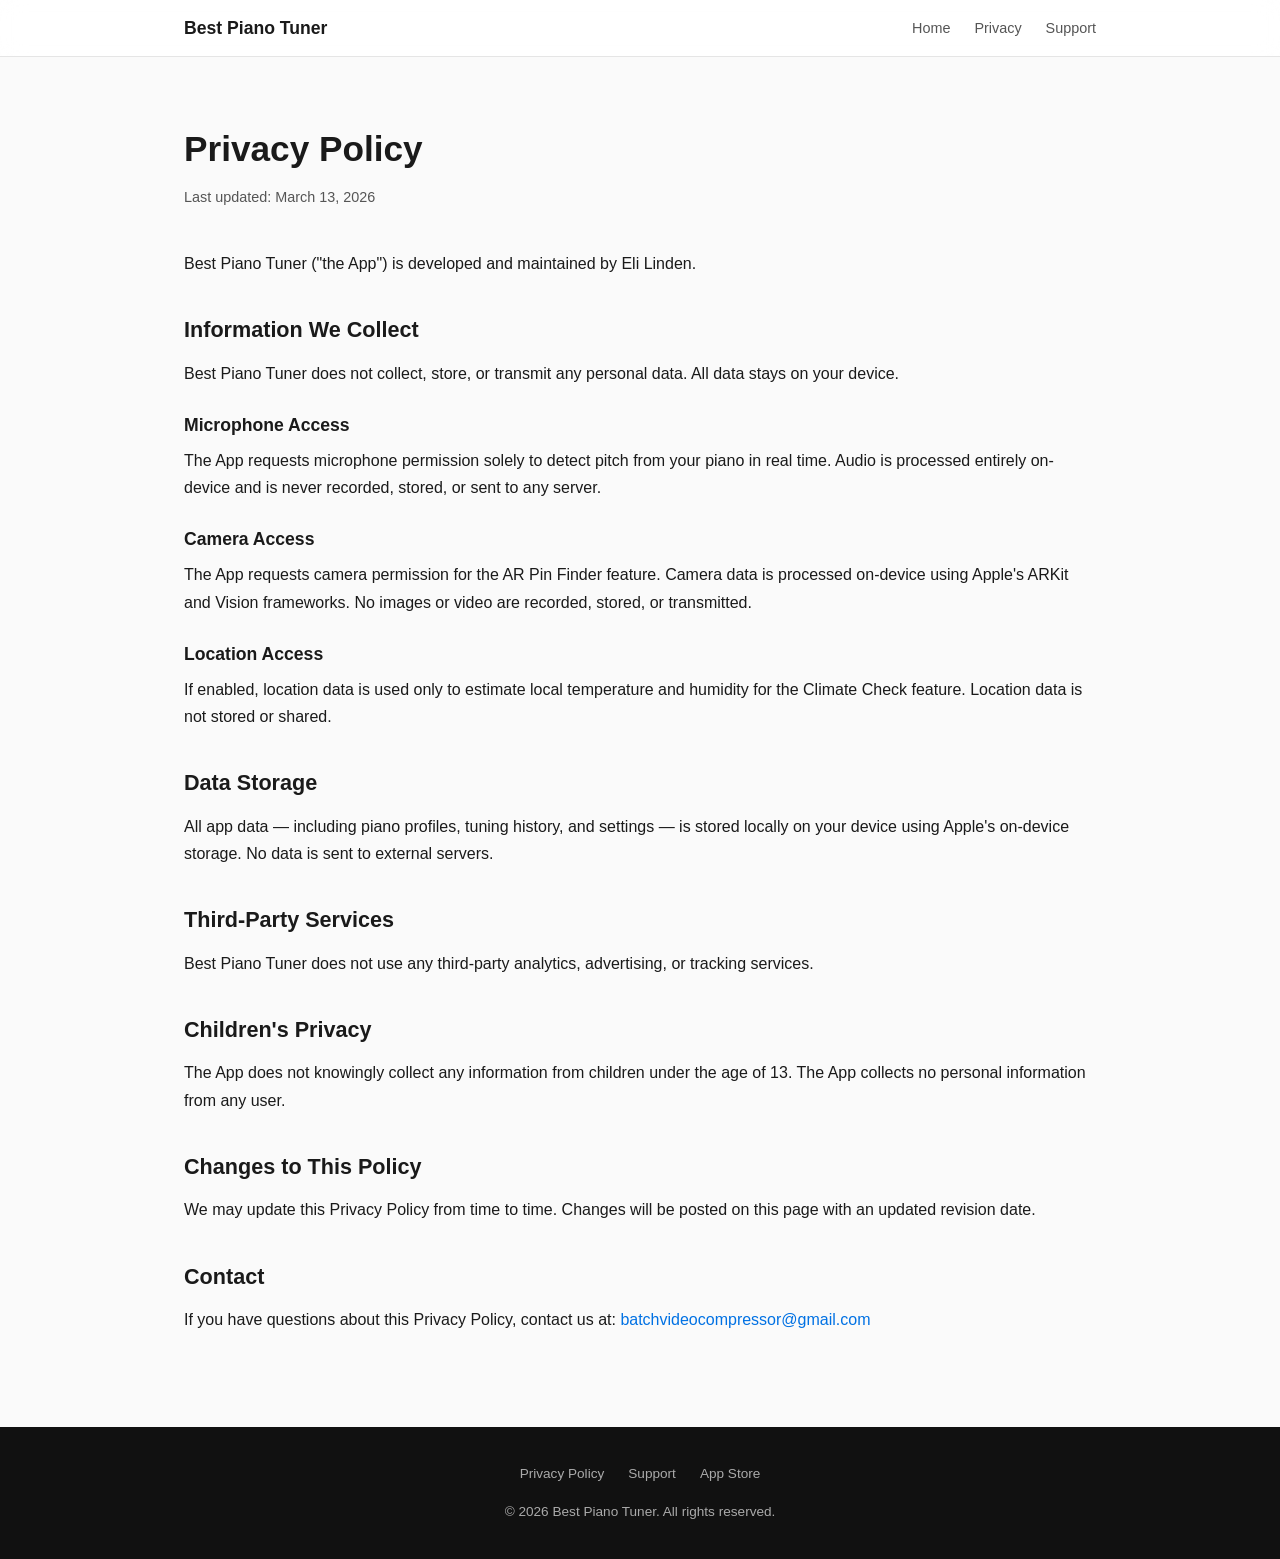
==== privacy.html @ fad6e64d "Add Best Piano Tuner website with landing, privacy, and support pages Three-page static site for the" ====
<!DOCTYPE html>
<html lang="en">
<head>
  <meta charset="UTF-8">
  <meta name="viewport" content="width=device-width, initial-scale=1.0">
  <title>Privacy Policy — Best Piano Tuner</title>
  <meta name="description" content="Privacy Policy for Best Piano Tuner, a piano tuning app for iPhone and iPad.">
  <link rel="stylesheet" href="style.css">
</head>
<body>

  <nav class="site-nav">
    <div class="container">
      <a href="index.html" class="logo">Best Piano Tuner</a>
      <ul class="nav-links">
        <li><a href="index.html">Home</a></li>
        <li><a href="privacy.html">Privacy</a></li>
        <li><a href="support.html">Support</a></li>
      </ul>
    </div>
  </nav>

  <main class="page-content">
    <div class="container">
      <h1>Privacy Policy</h1>
      <p class="last-updated">Last updated: March 13, 2026</p>

      <p>Best Piano Tuner ("the App") is developed and maintained by Eli Linden.</p>

      <h2>Information We Collect</h2>
      <p>Best Piano Tuner does not collect, store, or transmit any personal data. All data stays on your device.</p>

      <h3>Microphone Access</h3>
      <p>The App requests microphone permission solely to detect pitch from your piano in real time. Audio is processed entirely on-device and is never recorded, stored, or sent to any server.</p>

      <h3>Camera Access</h3>
      <p>The App requests camera permission for the AR Pin Finder feature. Camera data is processed on-device using Apple's ARKit and Vision frameworks. No images or video are recorded, stored, or transmitted.</p>

      <h3>Location Access</h3>
      <p>If enabled, location data is used only to estimate local temperature and humidity for the Climate Check feature. Location data is not stored or shared.</p>

      <h2>Data Storage</h2>
      <p>All app data — including piano profiles, tuning history, and settings — is stored locally on your device using Apple's on-device storage. No data is sent to external servers.</p>

      <h2>Third-Party Services</h2>
      <p>Best Piano Tuner does not use any third-party analytics, advertising, or tracking services.</p>

      <h2>Children's Privacy</h2>
      <p>The App does not knowingly collect any information from children under the age of 13. The App collects no personal information from any user.</p>

      <h2>Changes to This Policy</h2>
      <p>We may update this Privacy Policy from time to time. Changes will be posted on this page with an updated revision date.</p>

      <h2>Contact</h2>
      <p>If you have questions about this Privacy Policy, contact us at: <a href="mailto:batchvideocompressor@gmail.com">batchvideocompressor@gmail.com</a></p>
    </div>
  </main>

  <footer class="site-footer">
    <ul class="footer-links">
      <li><a href="privacy.html">Privacy Policy</a></li>
      <li><a href="support.html">Support</a></li>
      <li><a href="https://apps.apple.com/app/best-piano-tuner">App Store</a></li>
    </ul>
    <p>&copy; 2026 Best Piano Tuner. All rights reserved.</p>
  </footer>

</body>
</html>
---- style.css ----
*, *::before, *::after {
  margin: 0;
  padding: 0;
  box-sizing: border-box;
}

:root {
  --color-bg: #fafafa;
  --color-text: #1a1a1a;
  --color-muted: #555;
  --color-accent: #0071e3;
  --color-accent-hover: #005bb5;
  --color-card-bg: #fff;
  --color-border: #e5e5e5;
  --color-footer-bg: #111;
  --color-footer-text: #aaa;
  --max-width: 960px;
  --radius: 12px;
}

html {
  font-size: 16px;
  scroll-behavior: smooth;
}

body {
  font-family: -apple-system, BlinkMacSystemFont, "Segoe UI", Roboto, Helvetica, Arial, sans-serif;
  color: var(--color-text);
  background: var(--color-bg);
  line-height: 1.6;
  -webkit-font-smoothing: antialiased;
}

a {
  color: var(--color-accent);
  text-decoration: none;
}

a:hover {
  text-decoration: underline;
}

/* ── Navigation ── */
.site-nav {
  background: rgba(255, 255, 255, 0.85);
  backdrop-filter: blur(12px);
  -webkit-backdrop-filter: blur(12px);
  border-bottom: 1px solid var(--color-border);
  position: sticky;
  top: 0;
  z-index: 100;
}

.site-nav .container {
  display: flex;
  align-items: center;
  justify-content: space-between;
  height: 56px;
}

.site-nav .logo {
  font-weight: 700;
  font-size: 1.1rem;
  color: var(--color-text);
}

.site-nav .logo:hover {
  text-decoration: none;
}

.nav-links {
  display: flex;
  gap: 24px;
  list-style: none;
}

.nav-links a {
  color: var(--color-muted);
  font-size: 0.9rem;
  font-weight: 500;
  transition: color 0.2s;
}

.nav-links a:hover {
  color: var(--color-text);
  text-decoration: none;
}

/* ── Container ── */
.container {
  max-width: var(--max-width);
  margin: 0 auto;
  padding: 0 24px;
}

/* ── Hero ── */
.hero {
  text-align: center;
  padding: 80px 24px 64px;
}

.hero h1 {
  font-size: 3rem;
  font-weight: 800;
  letter-spacing: -0.02em;
  line-height: 1.15;
  margin-bottom: 12px;
}

.hero .tagline {
  font-size: 1.35rem;
  font-weight: 600;
  color: var(--color-muted);
  margin-bottom: 8px;
}

.hero .subtitle {
  font-size: 1.05rem;
  color: var(--color-muted);
  max-width: 560px;
  margin: 0 auto 32px;
  line-height: 1.5;
}

.app-store-badge {
  display: inline-block;
  transition: opacity 0.2s;
}

.app-store-badge:hover {
  opacity: 0.8;
}

.app-store-badge img {
  height: 54px;
}

/* ── Features ── */
.features {
  padding: 64px 0 80px;
}

.features h2 {
  text-align: center;
  font-size: 2rem;
  font-weight: 700;
  margin-bottom: 48px;
}

.features-grid {
  display: grid;
  grid-template-columns: repeat(auto-fill, minmax(260px, 1fr));
  gap: 24px;
}

.feature-card {
  background: var(--color-card-bg);
  border: 1px solid var(--color-border);
  border-radius: var(--radius);
  padding: 28px 24px;
  transition: box-shadow 0.2s, transform 0.2s;
}

.feature-card:hover {
  box-shadow: 0 4px 20px rgba(0, 0, 0, 0.06);
  transform: translateY(-2px);
}

.feature-icon {
  font-size: 1.75rem;
  margin-bottom: 12px;
  display: block;
}

.feature-card h3 {
  font-size: 1.05rem;
  font-weight: 700;
  margin-bottom: 6px;
}

.feature-card p {
  font-size: 0.92rem;
  color: var(--color-muted);
  line-height: 1.5;
}

/* ── Compatibility ── */
.compatibility {
  text-align: center;
  padding: 48px 0 64px;
  border-top: 1px solid var(--color-border);
}

.compatibility h2 {
  font-size: 1.5rem;
  font-weight: 700;
  margin-bottom: 16px;
}

.compatibility p {
  font-size: 0.95rem;
  color: var(--color-muted);
  max-width: 480px;
  margin: 0 auto 8px;
}

/* ── Content pages (privacy, support) ── */
.page-content {
  padding: 64px 0 80px;
}

.page-content h1 {
  font-size: 2.2rem;
  font-weight: 800;
  margin-bottom: 8px;
}

.page-content .last-updated {
  font-size: 0.9rem;
  color: var(--color-muted);
  margin-bottom: 40px;
}

.page-content h2 {
  font-size: 1.35rem;
  font-weight: 700;
  margin: 36px 0 12px;
}

.page-content h3 {
  font-size: 1.1rem;
  font-weight: 600;
  margin: 24px 0 8px;
}

.page-content p {
  margin-bottom: 14px;
  color: var(--color-text);
  line-height: 1.7;
}

.page-content ul {
  margin: 0 0 14px 24px;
}

.page-content li {
  margin-bottom: 6px;
  line-height: 1.6;
}

/* ── FAQ ── */
.faq-item {
  border-bottom: 1px solid var(--color-border);
  padding: 20px 0;
}

.faq-item:first-of-type {
  border-top: 1px solid var(--color-border);
}

.faq-item dt {
  font-weight: 700;
  font-size: 1rem;
  margin-bottom: 8px;
}

.faq-item dd {
  color: var(--color-muted);
  font-size: 0.95rem;
  line-height: 1.6;
}

/* ── Footer ── */
.site-footer {
  background: var(--color-footer-bg);
  color: var(--color-footer-text);
  text-align: center;
  padding: 36px 24px;
  font-size: 0.85rem;
}

.footer-links {
  display: flex;
  justify-content: center;
  gap: 24px;
  list-style: none;
  margin-bottom: 16px;
}

.footer-links a {
  color: var(--color-footer-text);
  transition: color 0.2s;
}

.footer-links a:hover {
  color: #fff;
  text-decoration: none;
}

/* ── Responsive ── */
@media (max-width: 600px) {
  .hero h1 {
    font-size: 2rem;
  }

  .hero .tagline {
    font-size: 1.1rem;
  }

  .hero .subtitle {
    font-size: 0.95rem;
  }

  .features-grid {
    grid-template-columns: 1fr;
  }

  .nav-links {
    gap: 16px;
  }

  .nav-links a {
    font-size: 0.82rem;
  }
}
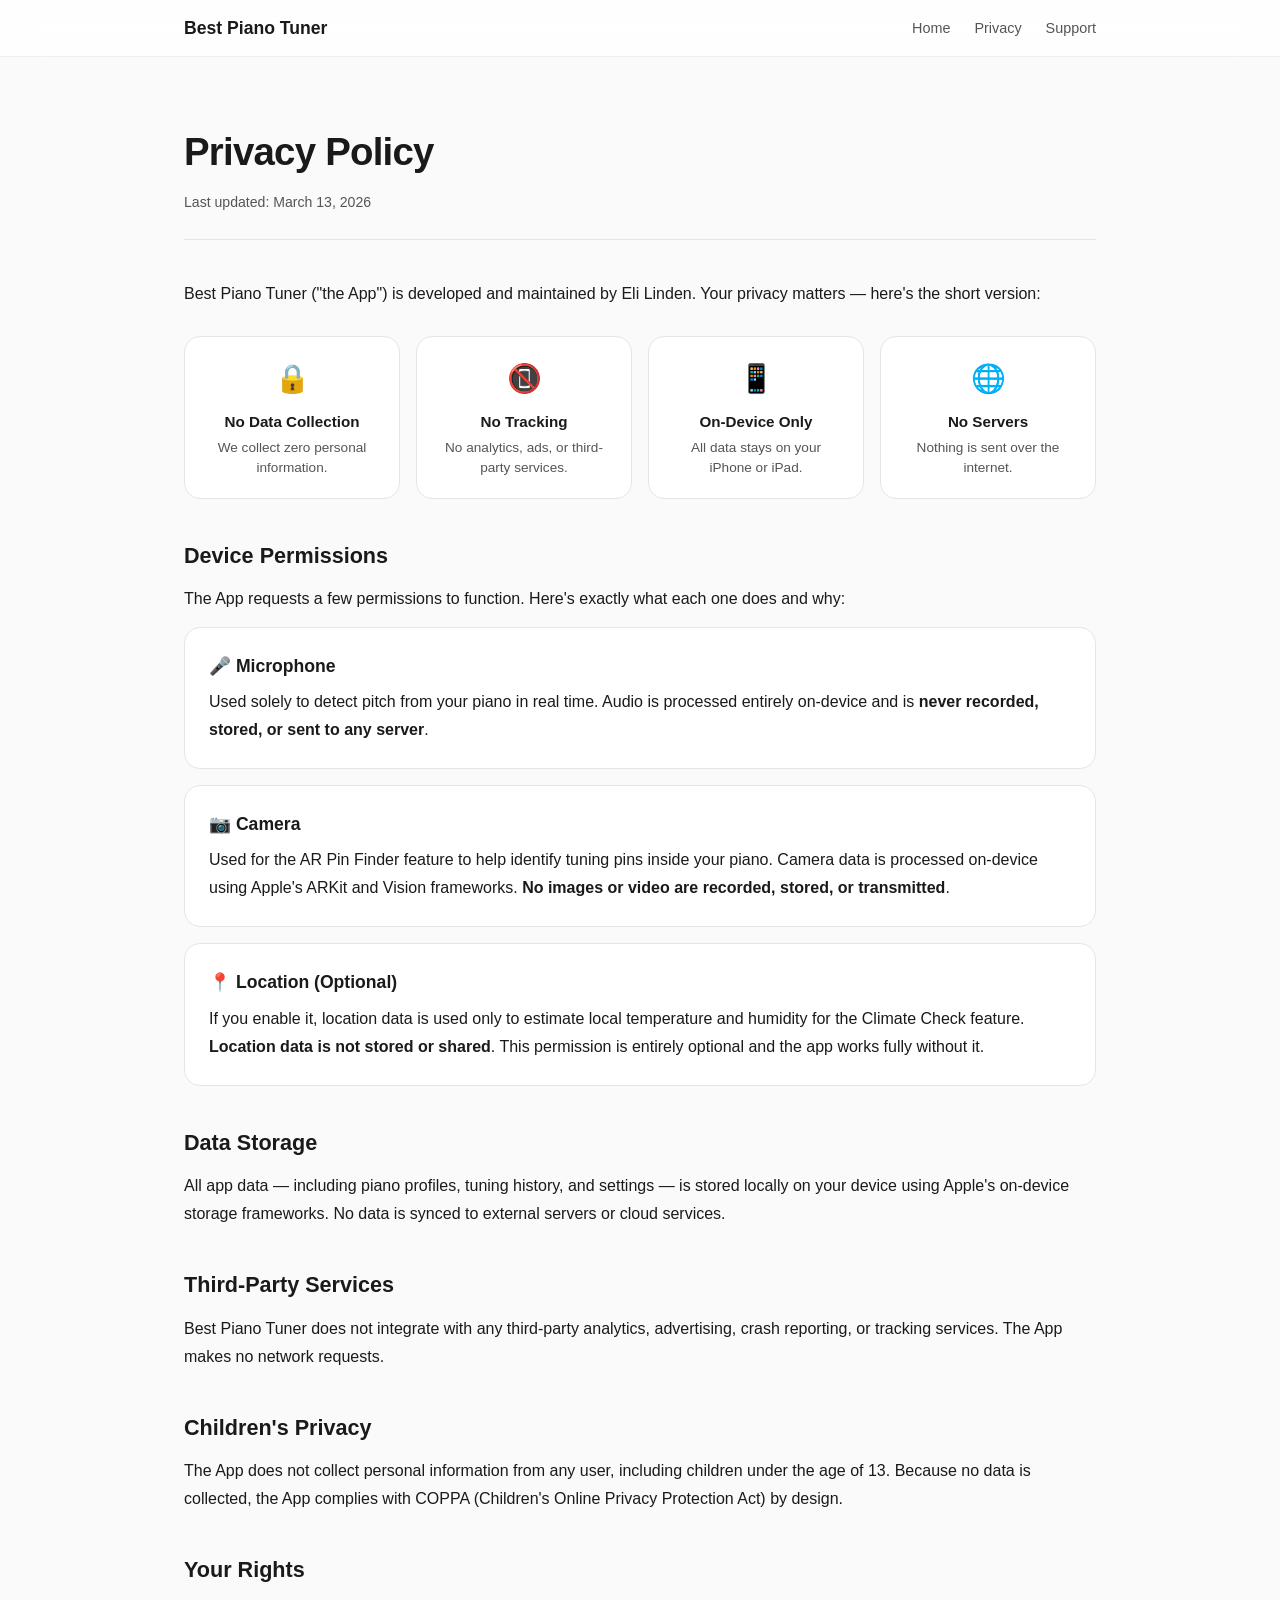
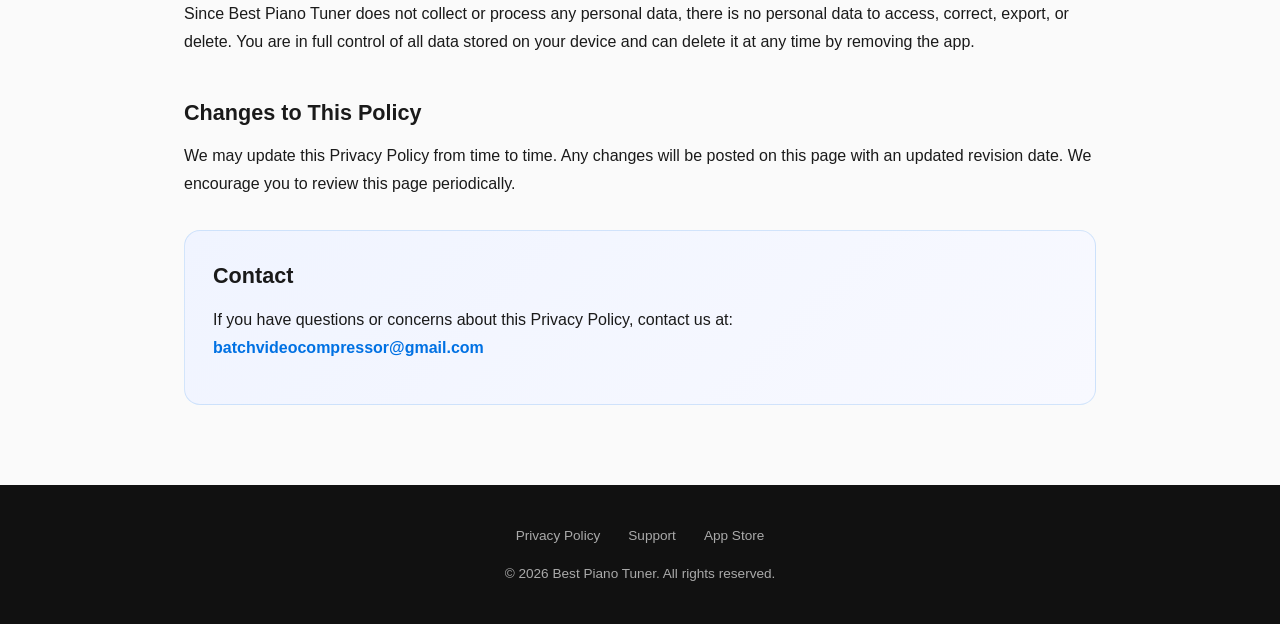
==== commit b91553ce: "Polish website with animations, better privacy page, and visual upgrades Landing page: - Gradient he" ====
--- a/privacy.html
+++ b/privacy.html
@@ -4,7 +4,7 @@
   <meta charset="UTF-8">
   <meta name="viewport" content="width=device-width, initial-scale=1.0">
   <title>Privacy Policy — Best Piano Tuner</title>
-  <meta name="description" content="Privacy Policy for Best Piano Tuner, a piano tuning app for iPhone and iPad.">
+  <meta name="description" content="Privacy Policy for Best Piano Tuner, a piano tuning app for iPhone and iPad. No data collection, no tracking, everything stays on your device.">
   <link rel="stylesheet" href="style.css">
 </head>
 <body>
@@ -25,34 +25,69 @@
       <h1>Privacy Policy</h1>
       <p class="last-updated">Last updated: March 13, 2026</p>
 
-      <p>Best Piano Tuner ("the App") is developed and maintained by Eli Linden.</p>
+      <p>Best Piano Tuner ("the App") is developed and maintained by Eli Linden. Your privacy matters — here's the short version:</p>
 
-      <h2>Information We Collect</h2>
-      <p>Best Piano Tuner does not collect, store, or transmit any personal data. All data stays on your device.</p>
+      <div class="privacy-summary">
+        <div class="privacy-card">
+          <span class="privacy-icon" aria-hidden="true">🔒</span>
+          <h3>No Data Collection</h3>
+          <p>We collect zero personal information.</p>
+        </div>
+        <div class="privacy-card">
+          <span class="privacy-icon" aria-hidden="true">📵</span>
+          <h3>No Tracking</h3>
+          <p>No analytics, ads, or third-party services.</p>
+        </div>
+        <div class="privacy-card">
+          <span class="privacy-icon" aria-hidden="true">📱</span>
+          <h3>On-Device Only</h3>
+          <p>All data stays on your iPhone or iPad.</p>
+        </div>
+        <div class="privacy-card">
+          <span class="privacy-icon" aria-hidden="true">🌐</span>
+          <h3>No Servers</h3>
+          <p>Nothing is sent over the internet.</p>
+        </div>
+      </div>
 
-      <h3>Microphone Access</h3>
-      <p>The App requests microphone permission solely to detect pitch from your piano in real time. Audio is processed entirely on-device and is never recorded, stored, or sent to any server.</p>
+      <h2>Device Permissions</h2>
+      <p>The App requests a few permissions to function. Here's exactly what each one does and why:</p>
 
-      <h3>Camera Access</h3>
-      <p>The App requests camera permission for the AR Pin Finder feature. Camera data is processed on-device using Apple's ARKit and Vision frameworks. No images or video are recorded, stored, or transmitted.</p>
+      <div class="privacy-section">
+        <h3>🎤 Microphone</h3>
+        <p>Used solely to detect pitch from your piano in real time. Audio is processed entirely on-device and is <strong>never recorded, stored, or sent to any server</strong>.</p>
+      </div>
 
-      <h3>Location Access</h3>
-      <p>If enabled, location data is used only to estimate local temperature and humidity for the Climate Check feature. Location data is not stored or shared.</p>
+      <div class="privacy-section">
+        <h3>📷 Camera</h3>
+        <p>Used for the AR Pin Finder feature to help identify tuning pins inside your piano. Camera data is processed on-device using Apple's ARKit and Vision frameworks. <strong>No images or video are recorded, stored, or transmitted</strong>.</p>
+      </div>
+
+      <div class="privacy-section">
+        <h3>📍 Location (Optional)</h3>
+        <p>If you enable it, location data is used only to estimate local temperature and humidity for the Climate Check feature. <strong>Location data is not stored or shared</strong>. This permission is entirely optional and the app works fully without it.</p>
+      </div>
 
       <h2>Data Storage</h2>
-      <p>All app data — including piano profiles, tuning history, and settings — is stored locally on your device using Apple's on-device storage. No data is sent to external servers.</p>
+      <p>All app data — including piano profiles, tuning history, and settings — is stored locally on your device using Apple's on-device storage frameworks. No data is synced to external servers or cloud services.</p>
 
       <h2>Third-Party Services</h2>
-      <p>Best Piano Tuner does not use any third-party analytics, advertising, or tracking services.</p>
+      <p>Best Piano Tuner does not integrate with any third-party analytics, advertising, crash reporting, or tracking services. The App makes no network requests.</p>
 
       <h2>Children's Privacy</h2>
-      <p>The App does not knowingly collect any information from children under the age of 13. The App collects no personal information from any user.</p>
+      <p>The App does not collect personal information from any user, including children under the age of 13. Because no data is collected, the App complies with COPPA (Children's Online Privacy Protection Act) by design.</p>
+
+      <h2>Your Rights</h2>
+      <p>Since Best Piano Tuner does not collect or process any personal data, there is no personal data to access, correct, export, or delete. You are in full control of all data stored on your device and can delete it at any time by removing the app.</p>
 
       <h2>Changes to This Policy</h2>
-      <p>We may update this Privacy Policy from time to time. Changes will be posted on this page with an updated revision date.</p>
+      <p>We may update this Privacy Policy from time to time. Any changes will be posted on this page with an updated revision date. We encourage you to review this page periodically.</p>
 
-      <h2>Contact</h2>
-      <p>If you have questions about this Privacy Policy, contact us at: <a href="mailto:batchvideocompressor@gmail.com">batchvideocompressor@gmail.com</a></p>
+      <div class="contact-card">
+        <h2>Contact</h2>
+        <p>If you have questions or concerns about this Privacy Policy, contact us at:<br>
+        <a href="mailto:batchvideocompressor@gmail.com">batchvideocompressor@gmail.com</a></p>
+      </div>
     </div>
   </main>
 
--- a/style.css
+++ b/style.css
@@ -15,7 +15,7 @@
   --color-footer-bg: #111;
   --color-footer-text: #aaa;
   --max-width: 960px;
-  --radius: 12px;
+  --radius: 16px;
 }
 
 html {
@@ -40,12 +40,52 @@
   text-decoration: underline;
 }
 
+/* ── Fade-in animation ── */
+@keyframes fadeInUp {
+  from {
+    opacity: 0;
+    transform: translateY(24px);
+  }
+  to {
+    opacity: 1;
+    transform: translateY(0);
+  }
+}
+
+@keyframes fadeIn {
+  from { opacity: 0; }
+  to { opacity: 1; }
+}
+
+@keyframes scaleIn {
+  from {
+    opacity: 0;
+    transform: scale(0.92);
+  }
+  to {
+    opacity: 1;
+    transform: scale(1);
+  }
+}
+
+.fade-in {
+  opacity: 0;
+  transform: translateY(24px);
+  transition: opacity 0.7s cubic-bezier(0.22, 1, 0.36, 1),
+              transform 0.7s cubic-bezier(0.22, 1, 0.36, 1);
+}
+
+.fade-in.visible {
+  opacity: 1;
+  transform: translateY(0);
+}
+
 /* ── Navigation ── */
 .site-nav {
-  background: rgba(255, 255, 255, 0.85);
-  backdrop-filter: blur(12px);
-  -webkit-backdrop-filter: blur(12px);
-  border-bottom: 1px solid var(--color-border);
+  background: rgba(255, 255, 255, 0.82);
+  backdrop-filter: blur(20px) saturate(180%);
+  -webkit-backdrop-filter: blur(20px) saturate(180%);
+  border-bottom: 1px solid rgba(0, 0, 0, 0.06);
   position: sticky;
   top: 0;
   z-index: 100;
@@ -96,61 +136,98 @@
 /* ── Hero ── */
 .hero {
   text-align: center;
-  padding: 80px 24px 64px;
+  padding: 100px 24px 80px;
+  background: linear-gradient(180deg, #f0f4ff 0%, var(--color-bg) 100%);
+  position: relative;
+  overflow: hidden;
+}
+
+.hero::before {
+  content: "";
+  position: absolute;
+  top: -60%;
+  left: 50%;
+  transform: translateX(-50%);
+  width: 800px;
+  height: 800px;
+  background: radial-gradient(circle, rgba(0, 113, 227, 0.08) 0%, transparent 70%);
+  pointer-events: none;
 }
 
 .hero h1 {
-  font-size: 3rem;
+  font-size: 3.5rem;
   font-weight: 800;
-  letter-spacing: -0.02em;
-  line-height: 1.15;
+  letter-spacing: -0.03em;
+  line-height: 1.1;
+  margin-bottom: 16px;
+  animation: fadeInUp 0.8s cubic-bezier(0.22, 1, 0.36, 1) both;
+}
+
+.hero .tagline {
+  font-size: 1.4rem;
+  font-weight: 600;
+  color: var(--color-muted);
   margin-bottom: 12px;
-}
-
-.hero .tagline {
-  font-size: 1.35rem;
-  font-weight: 600;
-  color: var(--color-muted);
-  margin-bottom: 8px;
+  animation: fadeInUp 0.8s cubic-bezier(0.22, 1, 0.36, 1) 0.1s both;
 }
 
 .hero .subtitle {
-  font-size: 1.05rem;
-  color: var(--color-muted);
-  max-width: 560px;
-  margin: 0 auto 32px;
-  line-height: 1.5;
+  font-size: 1.1rem;
+  color: var(--color-muted);
+  max-width: 540px;
+  margin: 0 auto 36px;
+  line-height: 1.6;
+  animation: fadeInUp 0.8s cubic-bezier(0.22, 1, 0.36, 1) 0.2s both;
 }
 
 .app-store-badge {
   display: inline-block;
-  transition: opacity 0.2s;
+  transition: opacity 0.2s, transform 0.2s;
+  animation: fadeInUp 0.8s cubic-bezier(0.22, 1, 0.36, 1) 0.3s both;
 }
 
 .app-store-badge:hover {
-  opacity: 0.8;
+  opacity: 0.85;
+  transform: scale(1.04);
 }
 
 .app-store-badge img {
   height: 54px;
 }
 
+/* ── Section divider ── */
+.section-divider {
+  width: 48px;
+  height: 3px;
+  background: var(--color-accent);
+  border: none;
+  border-radius: 2px;
+  margin: 0 auto 48px;
+}
+
 /* ── Features ── */
 .features {
-  padding: 64px 0 80px;
+  padding: 80px 0 96px;
 }
 
 .features h2 {
   text-align: center;
-  font-size: 2rem;
-  font-weight: 700;
-  margin-bottom: 48px;
+  font-size: 2.2rem;
+  font-weight: 700;
+  margin-bottom: 12px;
+}
+
+.features .section-subtitle {
+  text-align: center;
+  color: var(--color-muted);
+  font-size: 1.05rem;
+  margin-bottom: 16px;
 }
 
 .features-grid {
   display: grid;
   grid-template-columns: repeat(auto-fill, minmax(260px, 1fr));
-  gap: 24px;
+  gap: 20px;
 }
 
 .feature-card {
@@ -158,17 +235,39 @@
   border: 1px solid var(--color-border);
   border-radius: var(--radius);
   padding: 28px 24px;
-  transition: box-shadow 0.2s, transform 0.2s;
+  transition: box-shadow 0.35s cubic-bezier(0.22, 1, 0.36, 1),
+              transform 0.35s cubic-bezier(0.22, 1, 0.36, 1),
+              border-color 0.35s;
+  position: relative;
+  overflow: hidden;
+}
+
+.feature-card::before {
+  content: "";
+  position: absolute;
+  top: 0;
+  left: 0;
+  right: 0;
+  height: 3px;
+  background: linear-gradient(90deg, var(--color-accent), #64b5f6);
+  transform: scaleX(0);
+  transform-origin: left;
+  transition: transform 0.35s cubic-bezier(0.22, 1, 0.36, 1);
 }
 
 .feature-card:hover {
-  box-shadow: 0 4px 20px rgba(0, 0, 0, 0.06);
-  transform: translateY(-2px);
+  box-shadow: 0 8px 32px rgba(0, 0, 0, 0.08);
+  transform: translateY(-4px);
+  border-color: rgba(0, 113, 227, 0.2);
+}
+
+.feature-card:hover::before {
+  transform: scaleX(1);
 }
 
 .feature-icon {
-  font-size: 1.75rem;
-  margin-bottom: 12px;
+  font-size: 2rem;
+  margin-bottom: 14px;
   display: block;
 }
 
@@ -181,14 +280,14 @@
 .feature-card p {
   font-size: 0.92rem;
   color: var(--color-muted);
-  line-height: 1.5;
+  line-height: 1.55;
 }
 
 /* ── Compatibility ── */
 .compatibility {
   text-align: center;
-  padding: 48px 0 64px;
-  border-top: 1px solid var(--color-border);
+  padding: 56px 0 72px;
+  background: linear-gradient(180deg, var(--color-bg) 0%, #f5f5f7 100%);
 }
 
 .compatibility h2 {
@@ -207,24 +306,28 @@
 /* ── Content pages (privacy, support) ── */
 .page-content {
   padding: 64px 0 80px;
+  animation: fadeIn 0.6s ease both;
 }
 
 .page-content h1 {
-  font-size: 2.2rem;
+  font-size: 2.4rem;
   font-weight: 800;
   margin-bottom: 8px;
+  letter-spacing: -0.02em;
 }
 
 .page-content .last-updated {
-  font-size: 0.9rem;
+  font-size: 0.88rem;
   color: var(--color-muted);
   margin-bottom: 40px;
+  padding-bottom: 24px;
+  border-bottom: 1px solid var(--color-border);
 }
 
 .page-content h2 {
   font-size: 1.35rem;
   font-weight: 700;
-  margin: 36px 0 12px;
+  margin: 40px 0 12px;
 }
 
 .page-content h3 {
@@ -236,7 +339,7 @@
 .page-content p {
   margin-bottom: 14px;
   color: var(--color-text);
-  line-height: 1.7;
+  line-height: 1.75;
 }
 
 .page-content ul {
@@ -248,10 +351,69 @@
   line-height: 1.6;
 }
 
+/* ── Privacy summary cards ── */
+.privacy-summary {
+  display: grid;
+  grid-template-columns: repeat(auto-fill, minmax(200px, 1fr));
+  gap: 16px;
+  margin: 28px 0 40px;
+}
+
+.privacy-card {
+  background: var(--color-card-bg);
+  border: 1px solid var(--color-border);
+  border-radius: var(--radius);
+  padding: 20px;
+  text-align: center;
+  transition: box-shadow 0.3s, transform 0.3s;
+}
+
+.privacy-card:hover {
+  box-shadow: 0 4px 16px rgba(0, 0, 0, 0.06);
+  transform: translateY(-2px);
+}
+
+.privacy-card .privacy-icon {
+  font-size: 1.75rem;
+  display: block;
+  margin-bottom: 8px;
+}
+
+.privacy-card h3 {
+  font-size: 0.95rem;
+  font-weight: 700;
+  margin: 0 0 4px;
+}
+
+.privacy-card p {
+  font-size: 0.85rem;
+  color: var(--color-muted);
+  margin: 0;
+  line-height: 1.45;
+}
+
+/* ── Privacy detail sections ── */
+.privacy-section {
+  background: var(--color-card-bg);
+  border: 1px solid var(--color-border);
+  border-radius: var(--radius);
+  padding: 24px;
+  margin-bottom: 16px;
+}
+
+.privacy-section h3 {
+  margin-top: 0;
+}
+
+.privacy-section p {
+  margin-bottom: 0;
+}
+
 /* ── FAQ ── */
 .faq-item {
   border-bottom: 1px solid var(--color-border);
-  padding: 20px 0;
+  padding: 24px 0;
+  transition: background 0.2s;
 }
 
 .faq-item:first-of-type {
@@ -260,14 +422,39 @@
 
 .faq-item dt {
   font-weight: 700;
-  font-size: 1rem;
+  font-size: 1.02rem;
   margin-bottom: 8px;
+  color: var(--color-text);
+}
+
+.faq-item dt::before {
+  content: "Q: ";
+  color: var(--color-accent);
+  font-weight: 800;
 }
 
 .faq-item dd {
   color: var(--color-muted);
   font-size: 0.95rem;
-  line-height: 1.6;
+  line-height: 1.65;
+  padding-left: 24px;
+}
+
+/* ── Contact card ── */
+.contact-card {
+  background: linear-gradient(135deg, #f0f4ff, #f8f9ff);
+  border: 1px solid rgba(0, 113, 227, 0.15);
+  border-radius: var(--radius);
+  padding: 28px;
+  margin-top: 32px;
+}
+
+.contact-card h2 {
+  margin-top: 0;
+}
+
+.contact-card a {
+  font-weight: 600;
 }
 
 /* ── Footer ── */
@@ -275,14 +462,14 @@
   background: var(--color-footer-bg);
   color: var(--color-footer-text);
   text-align: center;
-  padding: 36px 24px;
+  padding: 40px 24px;
   font-size: 0.85rem;
 }
 
 .footer-links {
   display: flex;
   justify-content: center;
-  gap: 24px;
+  gap: 28px;
   list-style: none;
   margin-bottom: 16px;
 }
@@ -299,22 +486,34 @@
 
 /* ── Responsive ── */
 @media (max-width: 600px) {
+  .hero {
+    padding: 72px 24px 56px;
+  }
+
   .hero h1 {
-    font-size: 2rem;
+    font-size: 2.2rem;
   }
 
   .hero .tagline {
-    font-size: 1.1rem;
+    font-size: 1.15rem;
   }
 
   .hero .subtitle {
     font-size: 0.95rem;
   }
 
+  .features {
+    padding: 56px 0 64px;
+  }
+
   .features-grid {
     grid-template-columns: 1fr;
   }
 
+  .privacy-summary {
+    grid-template-columns: repeat(2, 1fr);
+  }
+
   .nav-links {
     gap: 16px;
   }
@@ -322,4 +521,8 @@
   .nav-links a {
     font-size: 0.82rem;
   }
-}
+
+  .page-content h1 {
+    font-size: 1.8rem;
+  }
+}
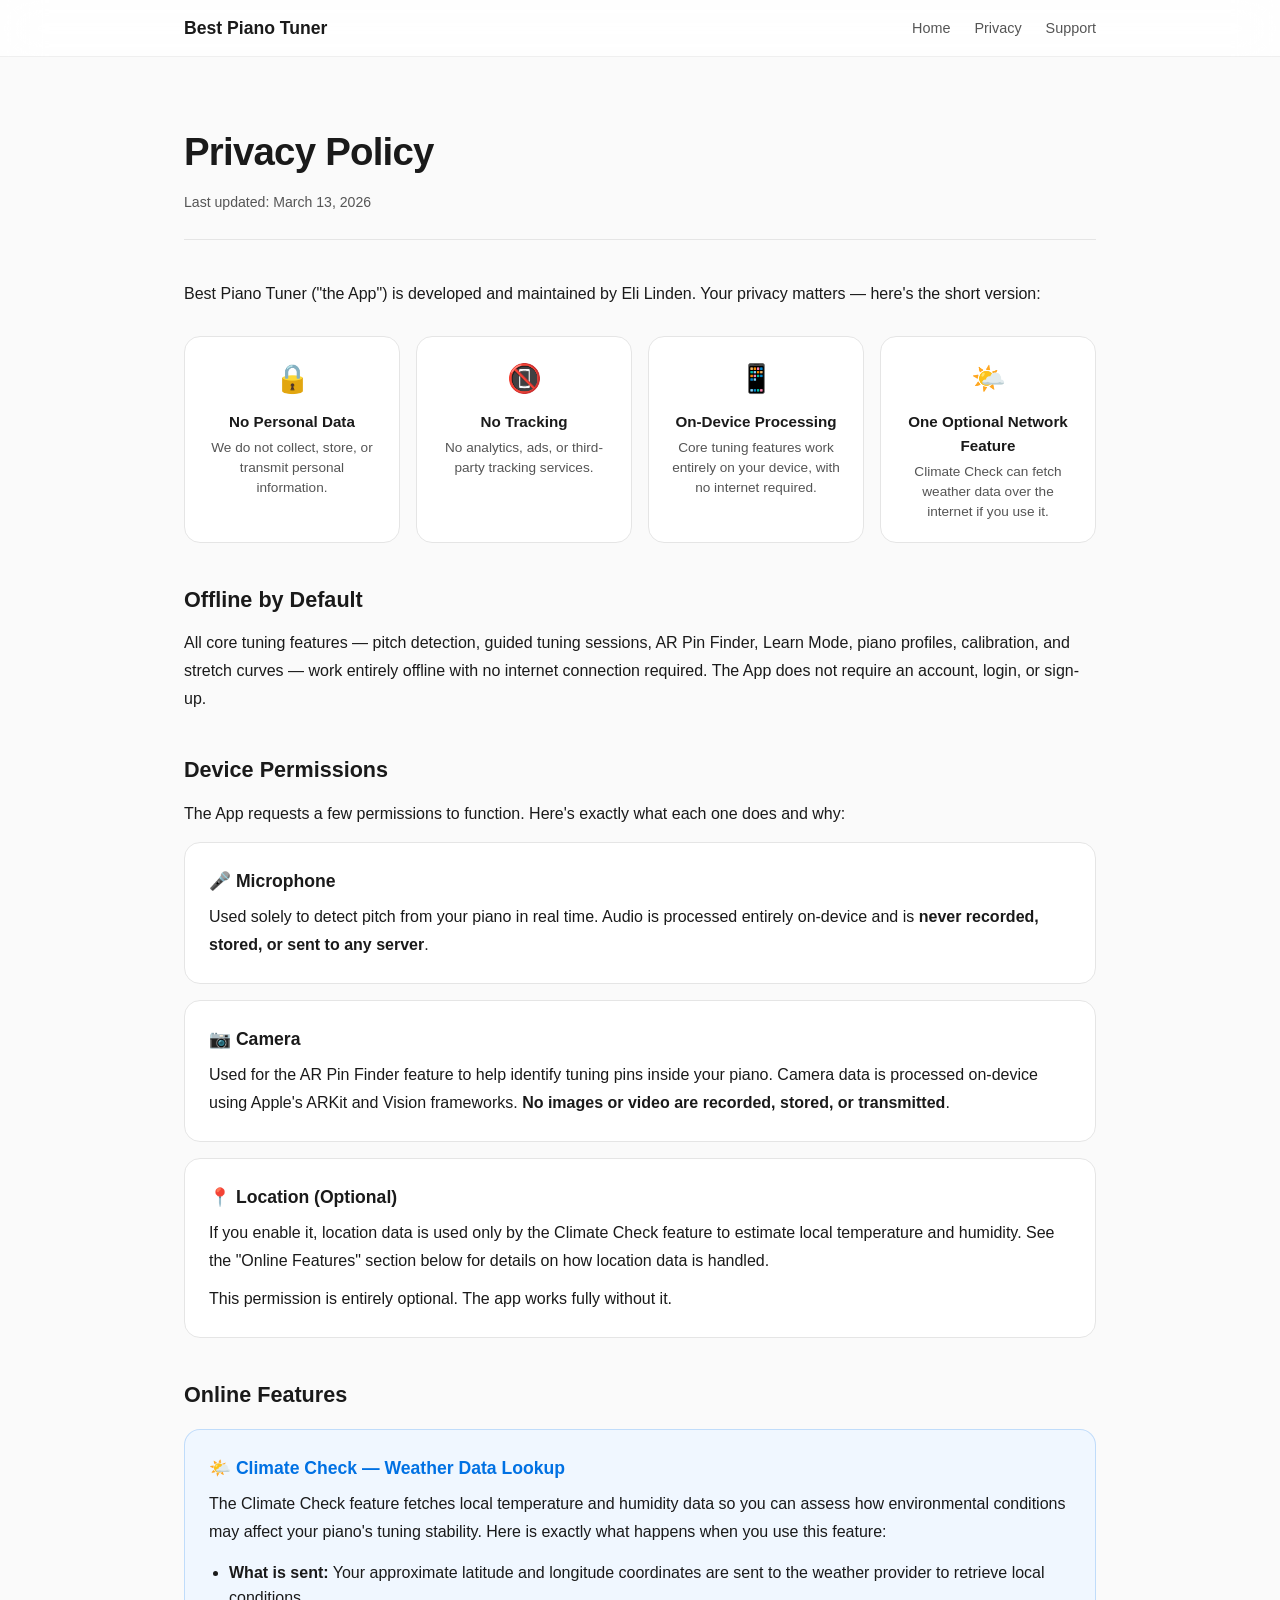
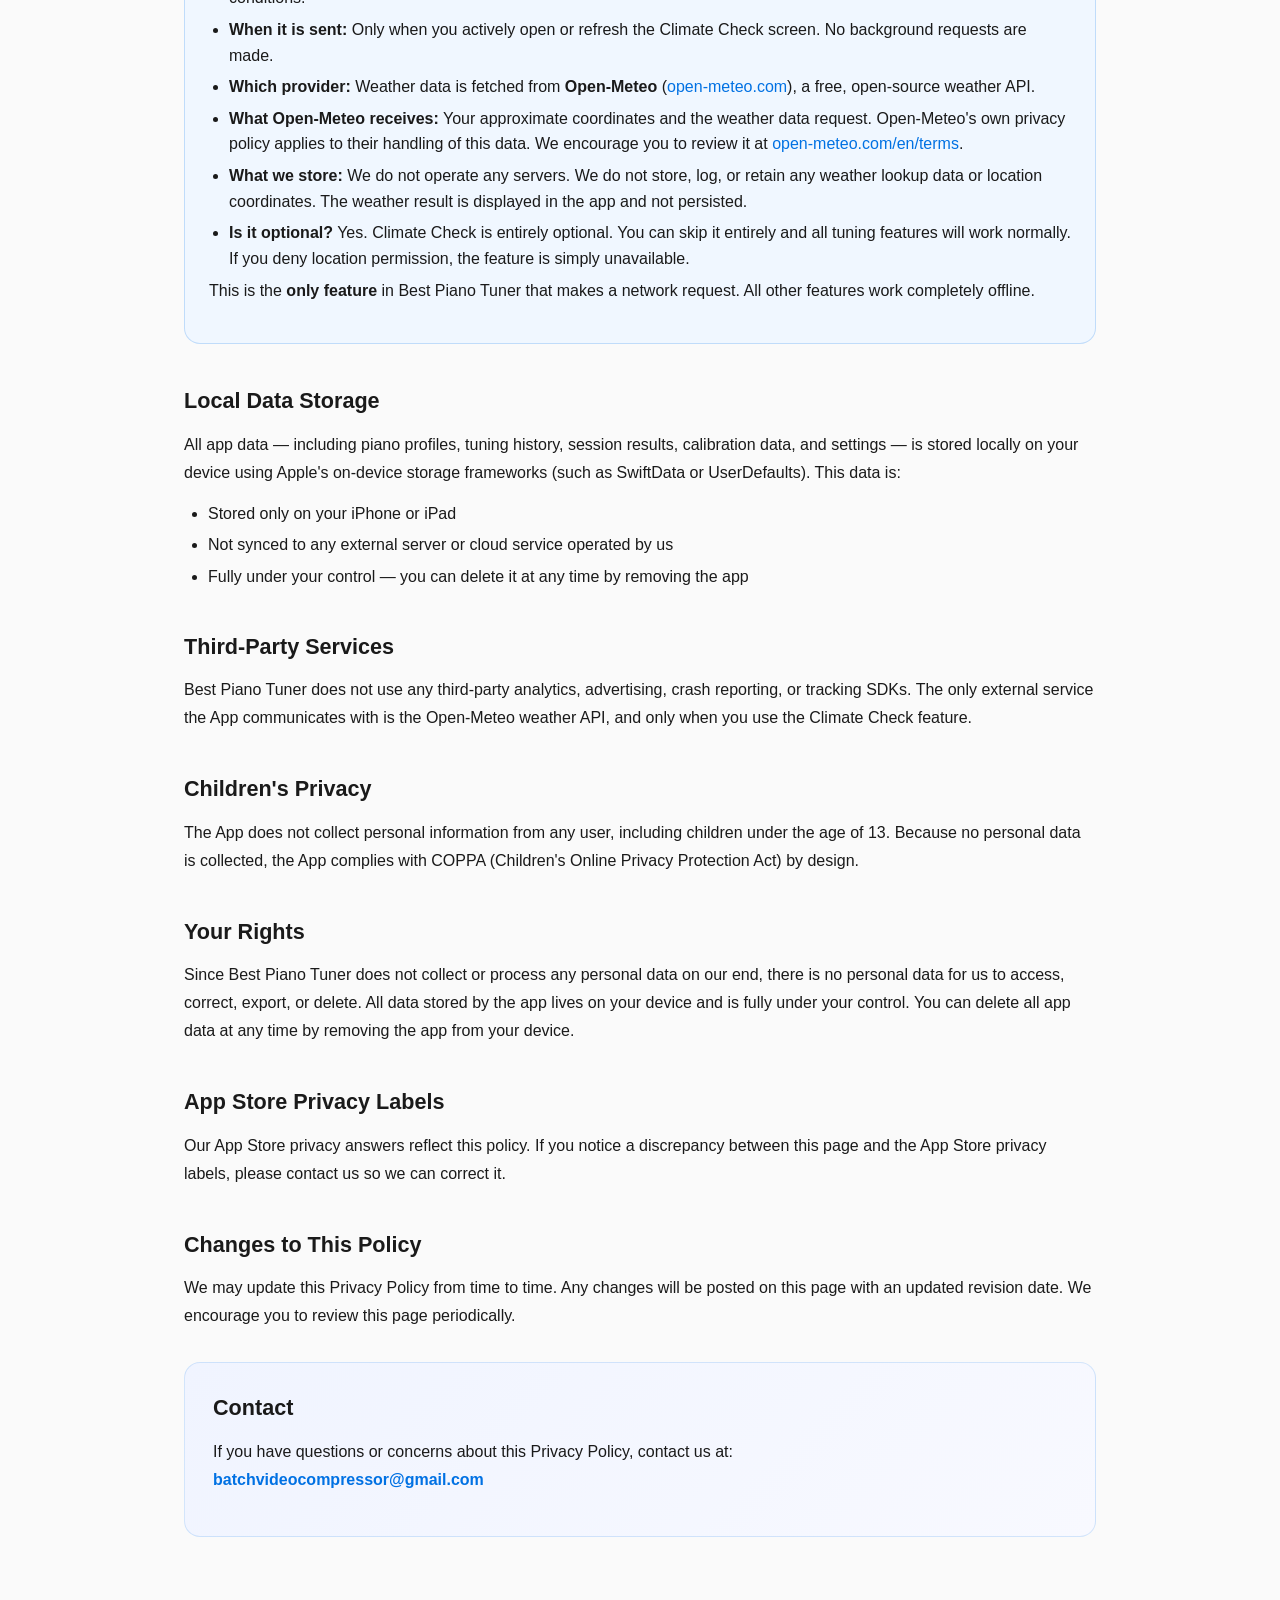
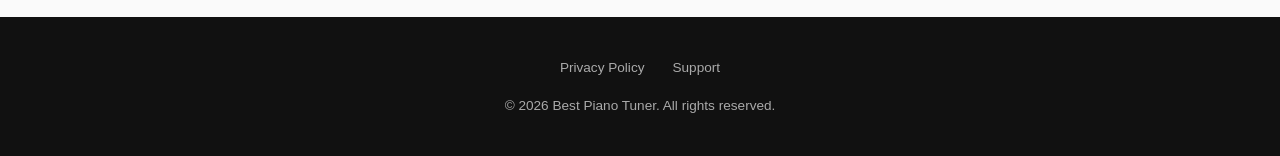
==== commit ee5a78b0: "Address all review findings: accuracy, proof, trust, and SEO High priority fixes: - Fix offline/no-n" ====
--- a/privacy.html
+++ b/privacy.html
@@ -4,7 +4,25 @@
   <meta charset="UTF-8">
   <meta name="viewport" content="width=device-width, initial-scale=1.0">
   <title>Privacy Policy — Best Piano Tuner</title>
-  <meta name="description" content="Privacy Policy for Best Piano Tuner, a piano tuning app for iPhone and iPad. No data collection, no tracking, everything stays on your device.">
+  <meta name="description" content="Privacy Policy for Best Piano Tuner. No personal data collection, no tracking, on-device processing. Optional Climate Check uses Open-Meteo for weather data.">
+  <link rel="canonical" href="https://elilinden.github.io/BestPianoTuner/privacy.html">
+
+  <!-- Open Graph -->
+  <meta property="og:title" content="Privacy Policy — Best Piano Tuner">
+  <meta property="og:description" content="Privacy Policy for Best Piano Tuner. No data collection, no tracking, on-device processing.">
+  <meta property="og:type" content="website">
+  <meta property="og:url" content="https://elilinden.github.io/BestPianoTuner/privacy.html">
+  <meta property="og:image" content="https://elilinden.github.io/BestPianoTuner/og-image.png">
+
+  <!-- Twitter Card -->
+  <meta name="twitter:card" content="summary">
+  <meta name="twitter:title" content="Privacy Policy — Best Piano Tuner">
+  <meta name="twitter:description" content="Privacy Policy for Best Piano Tuner. No data collection, no tracking, on-device processing.">
+
+  <!-- Favicon / Apple Touch Icon -->
+  <link rel="icon" href="favicon.ico" sizes="any">
+  <link rel="apple-touch-icon" href="apple-touch-icon.png">
+
   <link rel="stylesheet" href="style.css">
 </head>
 <body>
@@ -30,25 +48,28 @@
       <div class="privacy-summary">
         <div class="privacy-card">
           <span class="privacy-icon" aria-hidden="true">🔒</span>
-          <h3>No Data Collection</h3>
-          <p>We collect zero personal information.</p>
+          <h3>No Personal Data</h3>
+          <p>We do not collect, store, or transmit personal information.</p>
         </div>
         <div class="privacy-card">
           <span class="privacy-icon" aria-hidden="true">📵</span>
           <h3>No Tracking</h3>
-          <p>No analytics, ads, or third-party services.</p>
+          <p>No analytics, ads, or third-party tracking services.</p>
         </div>
         <div class="privacy-card">
           <span class="privacy-icon" aria-hidden="true">📱</span>
-          <h3>On-Device Only</h3>
-          <p>All data stays on your iPhone or iPad.</p>
+          <h3>On-Device Processing</h3>
+          <p>Core tuning features work entirely on your device, with no internet required.</p>
         </div>
         <div class="privacy-card">
-          <span class="privacy-icon" aria-hidden="true">🌐</span>
-          <h3>No Servers</h3>
-          <p>Nothing is sent over the internet.</p>
+          <span class="privacy-icon" aria-hidden="true">🌤️</span>
+          <h3>One Optional Network Feature</h3>
+          <p>Climate Check can fetch weather data over the internet if you use it.</p>
         </div>
       </div>
+
+      <h2>Offline by Default</h2>
+      <p>All core tuning features — pitch detection, guided tuning sessions, AR Pin Finder, Learn Mode, piano profiles, calibration, and stretch curves — work entirely offline with no internet connection required. The App does not require an account, login, or sign-up.</p>
 
       <h2>Device Permissions</h2>
       <p>The App requests a few permissions to function. Here's exactly what each one does and why:</p>
@@ -65,20 +86,44 @@
 
       <div class="privacy-section">
         <h3>📍 Location (Optional)</h3>
-        <p>If you enable it, location data is used only to estimate local temperature and humidity for the Climate Check feature. <strong>Location data is not stored or shared</strong>. This permission is entirely optional and the app works fully without it.</p>
+        <p>If you enable it, location data is used only by the Climate Check feature to estimate local temperature and humidity. See the "Online Features" section below for details on how location data is handled.</p>
+        <p>This permission is entirely optional. The app works fully without it.</p>
       </div>
 
-      <h2>Data Storage</h2>
-      <p>All app data — including piano profiles, tuning history, and settings — is stored locally on your device using Apple's on-device storage frameworks. No data is synced to external servers or cloud services.</p>
+      <h2>Online Features</h2>
+      <div class="network-disclosure">
+        <h3>🌤️ Climate Check — Weather Data Lookup</h3>
+        <p>The Climate Check feature fetches local temperature and humidity data so you can assess how environmental conditions may affect your piano's tuning stability. Here is exactly what happens when you use this feature:</p>
+        <ul>
+          <li><strong>What is sent:</strong> Your approximate latitude and longitude coordinates are sent to the weather provider to retrieve local conditions.</li>
+          <li><strong>When it is sent:</strong> Only when you actively open or refresh the Climate Check screen. No background requests are made.</li>
+          <li><strong>Which provider:</strong> Weather data is fetched from <strong>Open-Meteo</strong> (<a href="https://open-meteo.com" rel="noopener">open-meteo.com</a>), a free, open-source weather API.</li>
+          <li><strong>What Open-Meteo receives:</strong> Your approximate coordinates and the weather data request. Open-Meteo's own privacy policy applies to their handling of this data. We encourage you to review it at <a href="https://open-meteo.com/en/terms" rel="noopener">open-meteo.com/en/terms</a>.</li>
+          <li><strong>What we store:</strong> We do not operate any servers. We do not store, log, or retain any weather lookup data or location coordinates. The weather result is displayed in the app and not persisted.</li>
+          <li><strong>Is it optional?</strong> Yes. Climate Check is entirely optional. You can skip it entirely and all tuning features will work normally. If you deny location permission, the feature is simply unavailable.</li>
+        </ul>
+        <p>This is the <strong>only feature</strong> in Best Piano Tuner that makes a network request. All other features work completely offline.</p>
+      </div>
+
+      <h2>Local Data Storage</h2>
+      <p>All app data — including piano profiles, tuning history, session results, calibration data, and settings — is stored locally on your device using Apple's on-device storage frameworks (such as SwiftData or UserDefaults). This data is:</p>
+      <ul>
+        <li>Stored only on your iPhone or iPad</li>
+        <li>Not synced to any external server or cloud service operated by us</li>
+        <li>Fully under your control — you can delete it at any time by removing the app</li>
+      </ul>
 
       <h2>Third-Party Services</h2>
-      <p>Best Piano Tuner does not integrate with any third-party analytics, advertising, crash reporting, or tracking services. The App makes no network requests.</p>
+      <p>Best Piano Tuner does not use any third-party analytics, advertising, crash reporting, or tracking SDKs. The only external service the App communicates with is the Open-Meteo weather API, and only when you use the Climate Check feature.</p>
 
       <h2>Children's Privacy</h2>
-      <p>The App does not collect personal information from any user, including children under the age of 13. Because no data is collected, the App complies with COPPA (Children's Online Privacy Protection Act) by design.</p>
+      <p>The App does not collect personal information from any user, including children under the age of 13. Because no personal data is collected, the App complies with COPPA (Children's Online Privacy Protection Act) by design.</p>
 
       <h2>Your Rights</h2>
-      <p>Since Best Piano Tuner does not collect or process any personal data, there is no personal data to access, correct, export, or delete. You are in full control of all data stored on your device and can delete it at any time by removing the app.</p>
+      <p>Since Best Piano Tuner does not collect or process any personal data on our end, there is no personal data for us to access, correct, export, or delete. All data stored by the app lives on your device and is fully under your control. You can delete all app data at any time by removing the app from your device.</p>
+
+      <h2>App Store Privacy Labels</h2>
+      <p>Our App Store privacy answers reflect this policy. If you notice a discrepancy between this page and the App Store privacy labels, please contact us so we can correct it.</p>
 
       <h2>Changes to This Policy</h2>
       <p>We may update this Privacy Policy from time to time. Any changes will be posted on this page with an updated revision date. We encourage you to review this page periodically.</p>
@@ -95,7 +140,6 @@
     <ul class="footer-links">
       <li><a href="privacy.html">Privacy Policy</a></li>
       <li><a href="support.html">Support</a></li>
-      <li><a href="https://apps.apple.com/app/best-piano-tuner">App Store</a></li>
     </ul>
     <p>&copy; 2026 Best Piano Tuner. All rights reserved.</p>
   </footer>
--- a/style.css
+++ b/style.css
@@ -14,6 +14,8 @@
   --color-border: #e5e5e5;
   --color-footer-bg: #111;
   --color-footer-text: #aaa;
+  --color-warn-bg: #fef9ed;
+  --color-warn-border: #f0d78c;
   --max-width: 960px;
   --radius: 16px;
 }
@@ -55,17 +57,6 @@
 @keyframes fadeIn {
   from { opacity: 0; }
   to { opacity: 1; }
-}
-
-@keyframes scaleIn {
-  from {
-    opacity: 0;
-    transform: scale(0.92);
-  }
-  to {
-    opacity: 1;
-    transform: scale(1);
-  }
 }
 
 .fade-in {
@@ -180,10 +171,13 @@
   animation: fadeInUp 0.8s cubic-bezier(0.22, 1, 0.36, 1) 0.2s both;
 }
 
+.hero-cta {
+  animation: fadeInUp 0.8s cubic-bezier(0.22, 1, 0.36, 1) 0.3s both;
+}
+
 .app-store-badge {
   display: inline-block;
   transition: opacity 0.2s, transform 0.2s;
-  animation: fadeInUp 0.8s cubic-bezier(0.22, 1, 0.36, 1) 0.3s both;
 }
 
 .app-store-badge:hover {
@@ -193,6 +187,30 @@
 
 .app-store-badge img {
   height: 54px;
+}
+
+.cta-coming-soon {
+  display: inline-block;
+  background: var(--color-accent);
+  color: #fff;
+  font-weight: 600;
+  font-size: 1.05rem;
+  padding: 14px 32px;
+  border-radius: 980px;
+  transition: background 0.2s, transform 0.2s;
+}
+
+.cta-coming-soon:hover {
+  background: var(--color-accent-hover);
+  transform: scale(1.04);
+  text-decoration: none;
+}
+
+.cta-note {
+  display: block;
+  font-size: 0.85rem;
+  color: var(--color-muted);
+  margin-top: 12px;
 }
 
 /* ── Section divider ── */
@@ -205,9 +223,132 @@
   margin: 0 auto 48px;
 }
 
+/* ── Screenshots ── */
+.screenshots {
+  padding: 80px 0;
+  background: linear-gradient(180deg, var(--color-bg) 0%, #f5f5f7 100%);
+}
+
+.screenshots h2 {
+  text-align: center;
+  font-size: 2.2rem;
+  font-weight: 700;
+  margin-bottom: 12px;
+}
+
+.screenshots .section-subtitle {
+  text-align: center;
+  color: var(--color-muted);
+  font-size: 1.05rem;
+  margin-bottom: 16px;
+}
+
+.screenshots-scroll {
+  display: flex;
+  gap: 20px;
+  overflow-x: auto;
+  scroll-snap-type: x mandatory;
+  padding: 16px 0 24px;
+  -webkit-overflow-scrolling: touch;
+}
+
+.screenshots-scroll::-webkit-scrollbar {
+  height: 6px;
+}
+
+.screenshots-scroll::-webkit-scrollbar-thumb {
+  background: var(--color-border);
+  border-radius: 3px;
+}
+
+.screenshot-item {
+  flex: 0 0 auto;
+  scroll-snap-align: center;
+  text-align: center;
+}
+
+.screenshot-placeholder {
+  width: 220px;
+  height: 440px;
+  background: linear-gradient(145deg, #e8ecf4, #d5dbe8);
+  border-radius: 24px;
+  display: flex;
+  align-items: center;
+  justify-content: center;
+  font-size: 0.85rem;
+  color: var(--color-muted);
+  border: 1px solid var(--color-border);
+  margin-bottom: 10px;
+}
+
+.screenshot-item figcaption {
+  font-size: 0.85rem;
+  color: var(--color-muted);
+  font-weight: 500;
+}
+
+/* ── How It Works ── */
+.how-it-works {
+  padding: 80px 0 96px;
+}
+
+.how-it-works h2 {
+  text-align: center;
+  font-size: 2.2rem;
+  font-weight: 700;
+  margin-bottom: 12px;
+}
+
+.how-it-works .section-subtitle {
+  text-align: center;
+  color: var(--color-muted);
+  font-size: 1.05rem;
+  margin-bottom: 16px;
+}
+
+.steps {
+  display: grid;
+  grid-template-columns: repeat(auto-fill, minmax(200px, 1fr));
+  gap: 24px;
+  counter-reset: step;
+}
+
+.step {
+  text-align: center;
+  counter-increment: step;
+  position: relative;
+}
+
+.step-number {
+  display: inline-flex;
+  align-items: center;
+  justify-content: center;
+  width: 44px;
+  height: 44px;
+  background: var(--color-accent);
+  color: #fff;
+  font-weight: 700;
+  font-size: 1.1rem;
+  border-radius: 50%;
+  margin-bottom: 14px;
+}
+
+.step h3 {
+  font-size: 1rem;
+  font-weight: 700;
+  margin-bottom: 6px;
+}
+
+.step p {
+  font-size: 0.9rem;
+  color: var(--color-muted);
+  line-height: 1.5;
+}
+
 /* ── Features ── */
 .features {
   padding: 80px 0 96px;
+  background: #f5f5f7;
 }
 
 .features h2 {
@@ -283,6 +424,254 @@
   line-height: 1.55;
 }
 
+/* ── Who It's For ── */
+.who-its-for {
+  padding: 80px 0;
+}
+
+.who-its-for h2 {
+  text-align: center;
+  font-size: 2.2rem;
+  font-weight: 700;
+  margin-bottom: 12px;
+}
+
+.who-its-for .section-subtitle {
+  text-align: center;
+  color: var(--color-muted);
+  font-size: 1.05rem;
+  margin-bottom: 16px;
+}
+
+.audience-grid {
+  display: grid;
+  grid-template-columns: repeat(auto-fill, minmax(200px, 1fr));
+  gap: 20px;
+}
+
+.audience-card {
+  background: var(--color-card-bg);
+  border: 1px solid var(--color-border);
+  border-radius: var(--radius);
+  padding: 24px 20px;
+  text-align: center;
+  transition: box-shadow 0.3s, transform 0.3s;
+}
+
+.audience-card:hover {
+  box-shadow: 0 4px 16px rgba(0, 0, 0, 0.06);
+  transform: translateY(-2px);
+}
+
+.audience-card .audience-icon {
+  font-size: 2rem;
+  display: block;
+  margin-bottom: 10px;
+}
+
+.audience-card h3 {
+  font-size: 1rem;
+  font-weight: 700;
+  margin-bottom: 4px;
+}
+
+.audience-card p {
+  font-size: 0.88rem;
+  color: var(--color-muted);
+  line-height: 1.45;
+}
+
+/* ── What You Need ── */
+.what-you-need {
+  padding: 72px 0;
+  background: #f5f5f7;
+}
+
+.what-you-need h2 {
+  text-align: center;
+  font-size: 2.2rem;
+  font-weight: 700;
+  margin-bottom: 12px;
+}
+
+.what-you-need .section-subtitle {
+  text-align: center;
+  color: var(--color-muted);
+  font-size: 1.05rem;
+  margin-bottom: 16px;
+}
+
+.needs-list {
+  list-style: none;
+  max-width: 600px;
+  margin: 0 auto;
+}
+
+.needs-list li {
+  display: flex;
+  align-items: flex-start;
+  gap: 14px;
+  padding: 14px 0;
+  border-bottom: 1px solid var(--color-border);
+  font-size: 0.95rem;
+  line-height: 1.55;
+}
+
+.needs-list li:last-child {
+  border-bottom: none;
+}
+
+.needs-list .needs-icon {
+  flex-shrink: 0;
+  font-size: 1.25rem;
+  margin-top: 1px;
+}
+
+.needs-list strong {
+  display: block;
+  margin-bottom: 2px;
+}
+
+.needs-list .needs-detail {
+  color: var(--color-muted);
+  font-size: 0.88rem;
+}
+
+/* ── Safety & Limits ── */
+.safety {
+  padding: 72px 0;
+}
+
+.safety h2 {
+  text-align: center;
+  font-size: 2.2rem;
+  font-weight: 700;
+  margin-bottom: 12px;
+}
+
+.safety .section-subtitle {
+  text-align: center;
+  color: var(--color-muted);
+  font-size: 1.05rem;
+  margin-bottom: 16px;
+}
+
+.safety-content {
+  max-width: 680px;
+  margin: 0 auto;
+}
+
+.warning-box {
+  background: var(--color-warn-bg);
+  border: 1px solid var(--color-warn-border);
+  border-radius: var(--radius);
+  padding: 20px 24px;
+  margin-bottom: 20px;
+  font-size: 0.95rem;
+  line-height: 1.6;
+}
+
+.warning-box strong {
+  display: block;
+  margin-bottom: 4px;
+}
+
+.safety-list {
+  list-style: none;
+  margin: 0;
+}
+
+.safety-list li {
+  padding: 10px 0;
+  border-bottom: 1px solid var(--color-border);
+  font-size: 0.95rem;
+  line-height: 1.55;
+  display: flex;
+  gap: 10px;
+}
+
+.safety-list li:last-child {
+  border-bottom: none;
+}
+
+/* ── Privacy at a Glance (landing page) ── */
+.privacy-glance {
+  padding: 72px 0;
+  background: #f5f5f7;
+}
+
+.privacy-glance h2 {
+  text-align: center;
+  font-size: 2.2rem;
+  font-weight: 700;
+  margin-bottom: 12px;
+}
+
+.privacy-glance .section-subtitle {
+  text-align: center;
+  color: var(--color-muted);
+  font-size: 1.05rem;
+  margin-bottom: 16px;
+}
+
+.privacy-glance-grid {
+  display: grid;
+  grid-template-columns: repeat(auto-fill, minmax(200px, 1fr));
+  gap: 16px;
+}
+
+.privacy-glance-card {
+  background: var(--color-card-bg);
+  border: 1px solid var(--color-border);
+  border-radius: var(--radius);
+  padding: 20px;
+  text-align: center;
+  transition: box-shadow 0.3s, transform 0.3s;
+}
+
+.privacy-glance-card:hover {
+  box-shadow: 0 4px 16px rgba(0, 0, 0, 0.06);
+  transform: translateY(-2px);
+}
+
+.privacy-glance-card .pg-icon {
+  font-size: 1.75rem;
+  display: block;
+  margin-bottom: 8px;
+}
+
+.privacy-glance-card h3 {
+  font-size: 0.95rem;
+  font-weight: 700;
+  margin-bottom: 4px;
+}
+
+.privacy-glance-card p {
+  font-size: 0.85rem;
+  color: var(--color-muted);
+  margin: 0;
+  line-height: 1.45;
+}
+
+/* ── App CTA block ── */
+.app-cta {
+  padding: 72px 0;
+  text-align: center;
+}
+
+.app-cta h2 {
+  font-size: 2rem;
+  font-weight: 700;
+  margin-bottom: 12px;
+}
+
+.app-cta .cta-details {
+  font-size: 0.92rem;
+  color: var(--color-muted);
+  margin-bottom: 28px;
+  line-height: 1.6;
+}
+
 /* ── Compatibility ── */
 .compatibility {
   text-align: center;
@@ -342,7 +731,7 @@
   line-height: 1.75;
 }
 
-.page-content ul {
+.page-content ul, .page-content ol {
   margin: 0 0 14px 24px;
 }
 
@@ -409,11 +798,45 @@
   margin-bottom: 0;
 }
 
+.privacy-section p + p {
+  margin-top: 10px;
+}
+
+/* ── Network disclosure ── */
+.network-disclosure {
+  background: #f0f7ff;
+  border: 1px solid rgba(0, 113, 227, 0.2);
+  border-radius: var(--radius);
+  padding: 24px;
+  margin: 16px 0;
+}
+
+.network-disclosure h3 {
+  margin-top: 0;
+  color: var(--color-accent);
+}
+
+.network-disclosure ul {
+  margin: 10px 0 0 20px;
+}
+
+.network-disclosure li {
+  margin-bottom: 6px;
+  line-height: 1.6;
+}
+
 /* ── FAQ ── */
+.faq-group-title {
+  font-size: 1.1rem;
+  font-weight: 700;
+  color: var(--color-accent);
+  margin: 32px 0 4px;
+  padding-top: 8px;
+}
+
 .faq-item {
   border-bottom: 1px solid var(--color-border);
   padding: 24px 0;
-  transition: background 0.2s;
 }
 
 .faq-item:first-of-type {
@@ -438,6 +861,29 @@
   font-size: 0.95rem;
   line-height: 1.65;
   padding-left: 24px;
+}
+
+/* ── Support checklist ── */
+.checklist-box {
+  background: #f0f7ff;
+  border: 1px solid rgba(0, 113, 227, 0.2);
+  border-radius: var(--radius);
+  padding: 24px;
+  margin: 24px 0;
+}
+
+.checklist-box h3 {
+  margin-top: 0;
+  font-size: 1.1rem;
+}
+
+.checklist-box ul {
+  margin: 12px 0 0 20px;
+}
+
+.checklist-box li {
+  margin-bottom: 8px;
+  line-height: 1.5;
 }
 
 /* ── Contact card ── */
@@ -510,7 +956,16 @@
     grid-template-columns: 1fr;
   }
 
-  .privacy-summary {
+  .privacy-summary,
+  .privacy-glance-grid {
+    grid-template-columns: repeat(2, 1fr);
+  }
+
+  .steps {
+    grid-template-columns: repeat(2, 1fr);
+  }
+
+  .audience-grid {
     grid-template-columns: repeat(2, 1fr);
   }
 
@@ -525,4 +980,14 @@
   .page-content h1 {
     font-size: 1.8rem;
   }
-}
+
+  .screenshots h2,
+  .how-it-works h2,
+  .features h2,
+  .who-its-for h2,
+  .what-you-need h2,
+  .safety h2,
+  .privacy-glance h2 {
+    font-size: 1.7rem;
+  }
+}
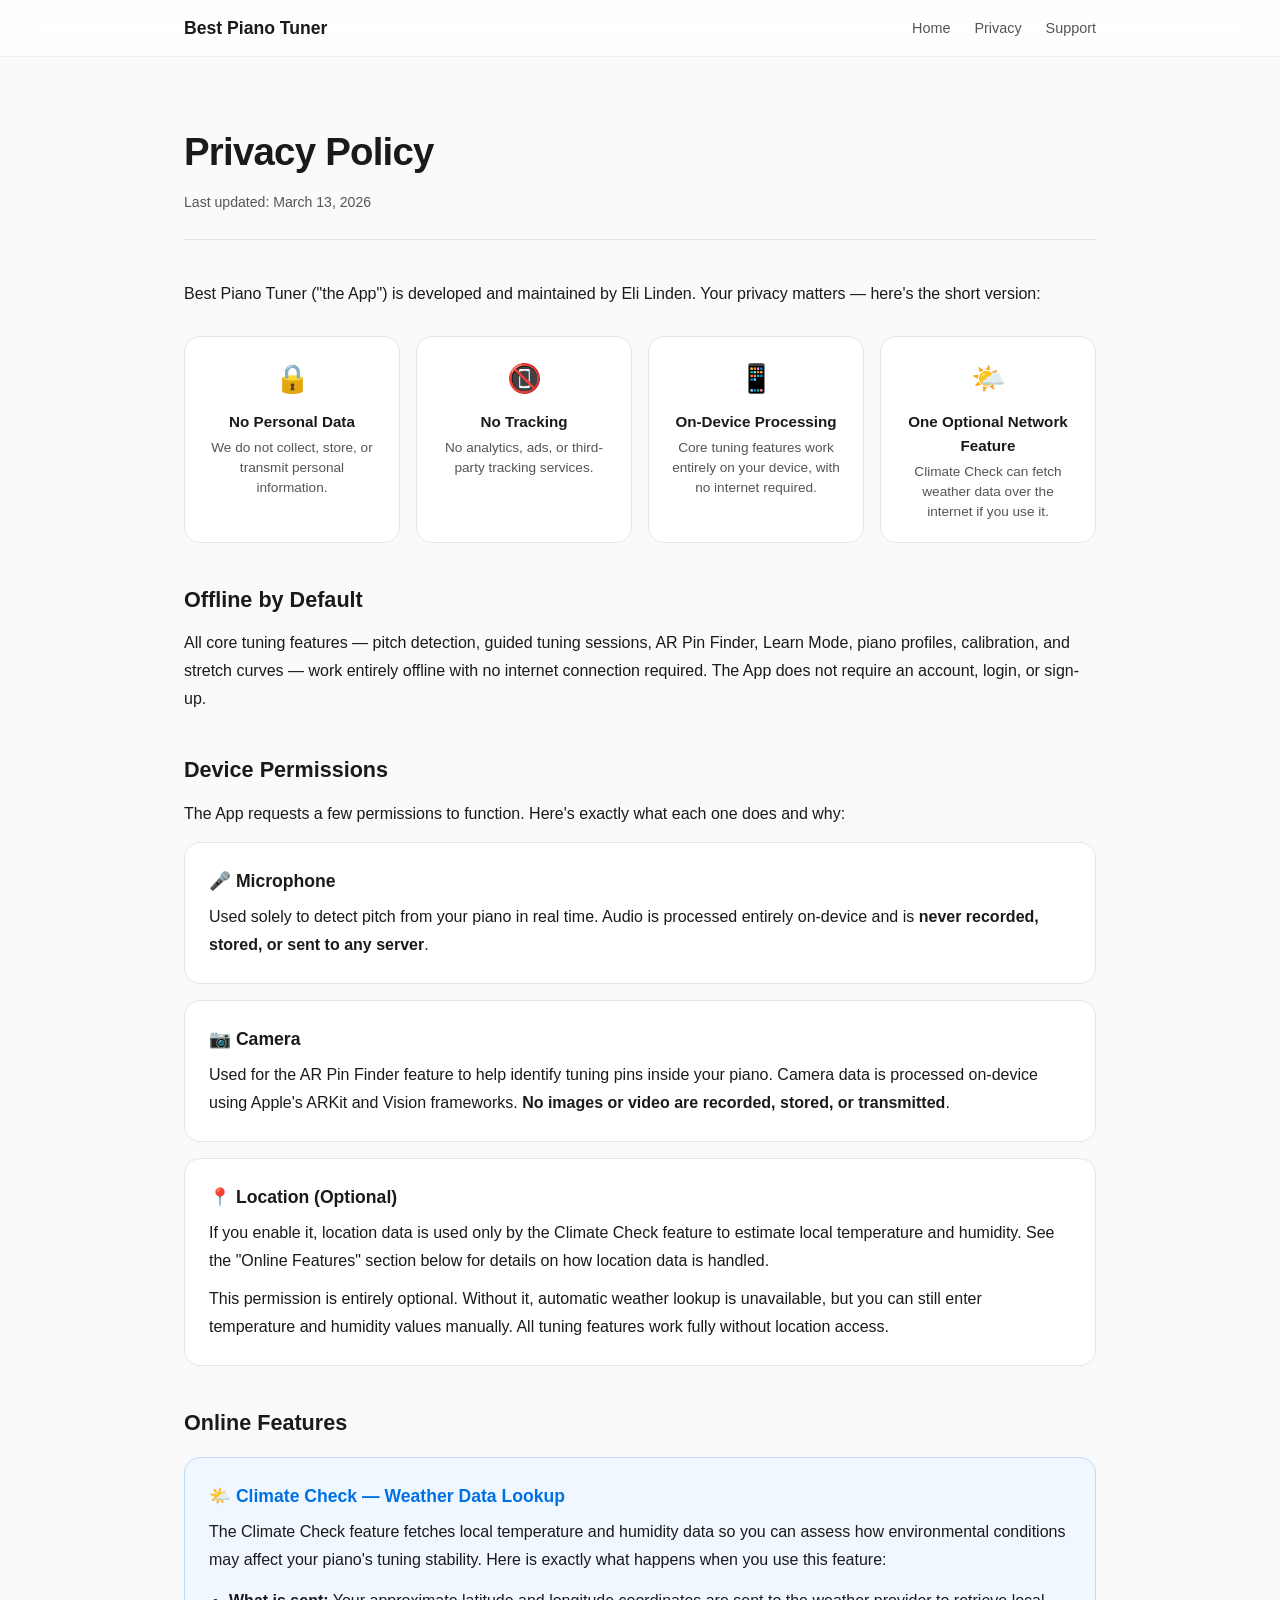
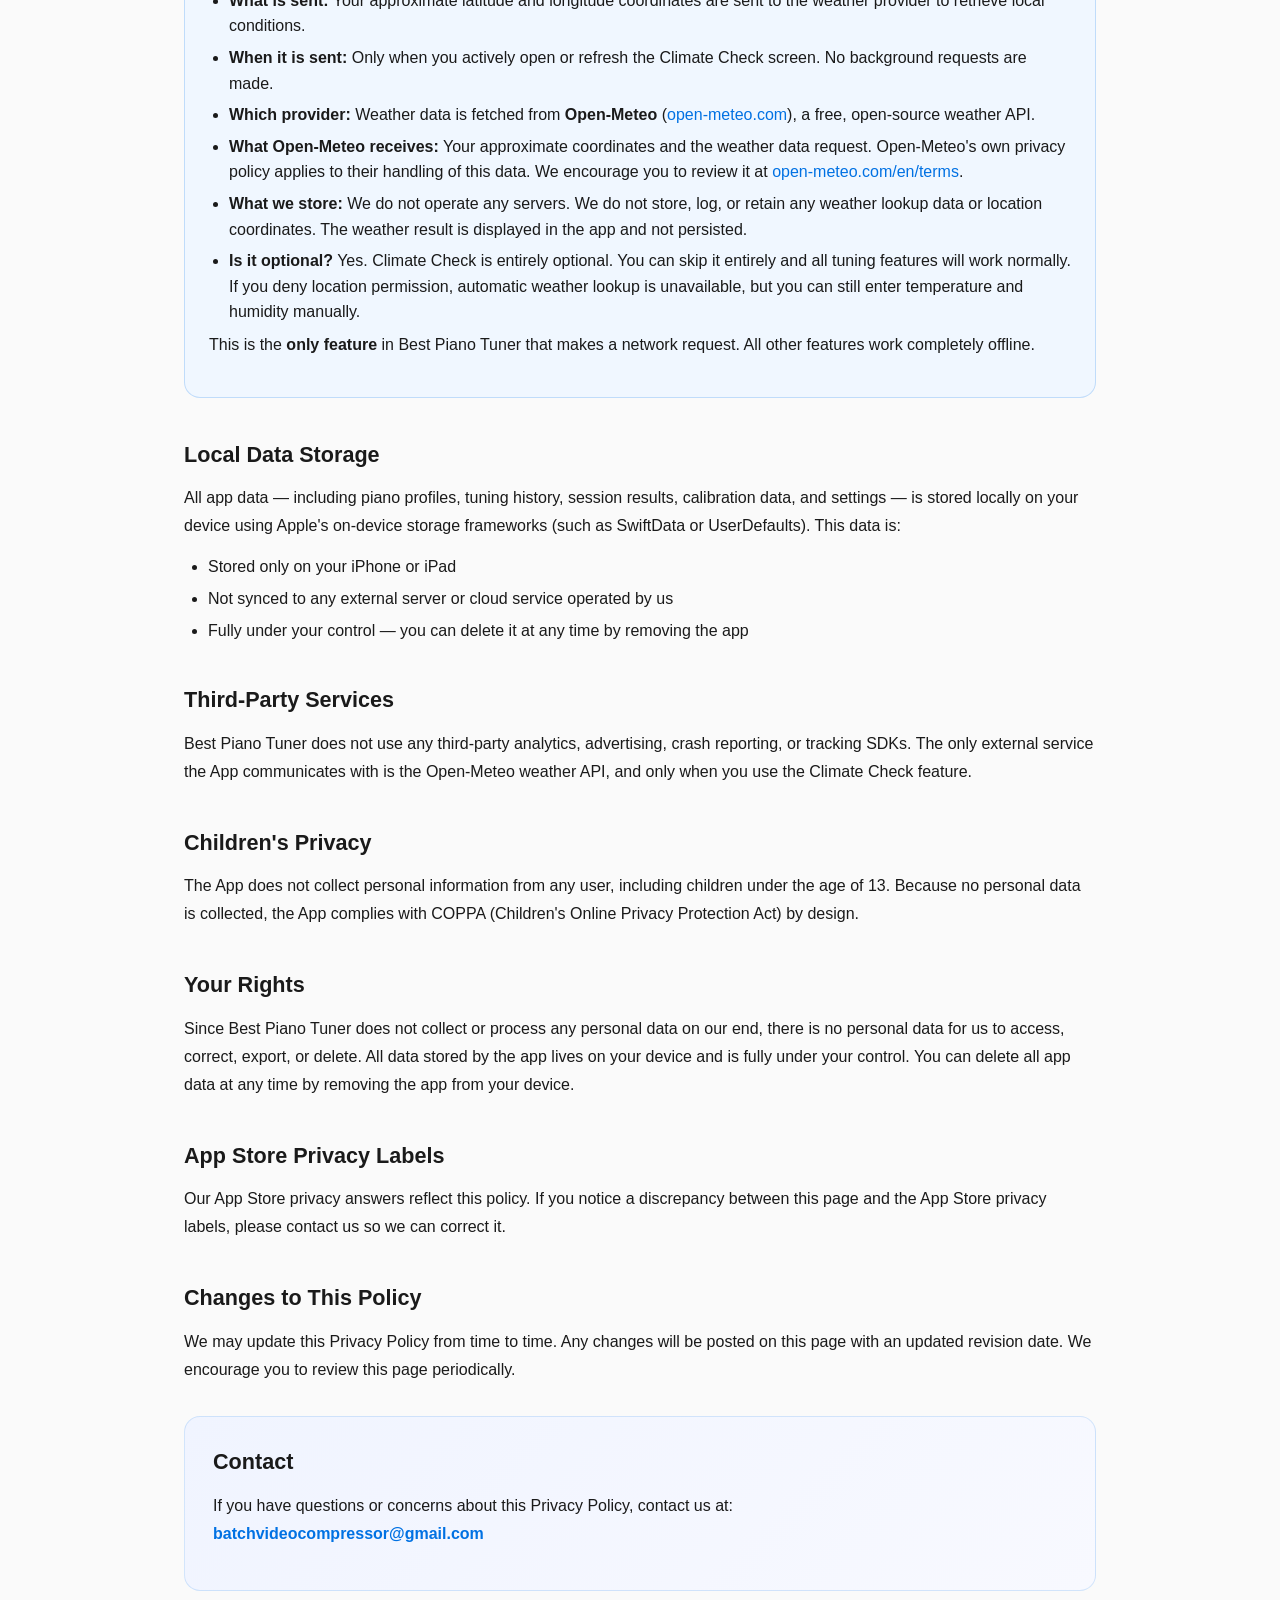
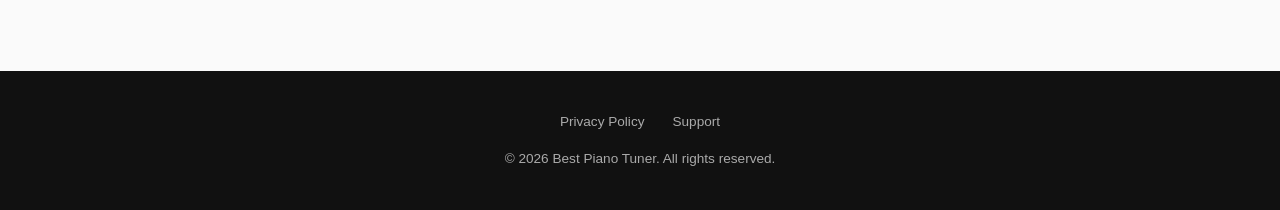
==== commit a2339f35: "Fix missing assets, privacy wording, marketing claims, and structured data High — Fix 404 assets: - " ====
--- a/privacy.html
+++ b/privacy.html
@@ -12,16 +12,15 @@
   <meta property="og:description" content="Privacy Policy for Best Piano Tuner. No data collection, no tracking, on-device processing.">
   <meta property="og:type" content="website">
   <meta property="og:url" content="https://elilinden.github.io/BestPianoTuner/privacy.html">
-  <meta property="og:image" content="https://elilinden.github.io/BestPianoTuner/og-image.png">
+  <meta property="og:image" content="https://elilinden.github.io/BestPianoTuner/Images/Simulator%20Screenshot%20-%20iPhone%2017%20Pro%20-%202026-03-13%20at%2001.17.42.png">
 
   <!-- Twitter Card -->
   <meta name="twitter:card" content="summary">
   <meta name="twitter:title" content="Privacy Policy — Best Piano Tuner">
   <meta name="twitter:description" content="Privacy Policy for Best Piano Tuner. No data collection, no tracking, on-device processing.">
 
-  <!-- Favicon / Apple Touch Icon -->
-  <link rel="icon" href="favicon.ico" sizes="any">
-  <link rel="apple-touch-icon" href="apple-touch-icon.png">
+  <!-- Favicon -->
+  <link rel="icon" href="favicon.svg" type="image/svg+xml">
 
   <link rel="stylesheet" href="style.css">
 </head>
@@ -87,7 +86,7 @@
       <div class="privacy-section">
         <h3>📍 Location (Optional)</h3>
         <p>If you enable it, location data is used only by the Climate Check feature to estimate local temperature and humidity. See the "Online Features" section below for details on how location data is handled.</p>
-        <p>This permission is entirely optional. The app works fully without it.</p>
+        <p>This permission is entirely optional. Without it, automatic weather lookup is unavailable, but you can still enter temperature and humidity values manually. All tuning features work fully without location access.</p>
       </div>
 
       <h2>Online Features</h2>
@@ -100,7 +99,7 @@
           <li><strong>Which provider:</strong> Weather data is fetched from <strong>Open-Meteo</strong> (<a href="https://open-meteo.com" rel="noopener">open-meteo.com</a>), a free, open-source weather API.</li>
           <li><strong>What Open-Meteo receives:</strong> Your approximate coordinates and the weather data request. Open-Meteo's own privacy policy applies to their handling of this data. We encourage you to review it at <a href="https://open-meteo.com/en/terms" rel="noopener">open-meteo.com/en/terms</a>.</li>
           <li><strong>What we store:</strong> We do not operate any servers. We do not store, log, or retain any weather lookup data or location coordinates. The weather result is displayed in the app and not persisted.</li>
-          <li><strong>Is it optional?</strong> Yes. Climate Check is entirely optional. You can skip it entirely and all tuning features will work normally. If you deny location permission, the feature is simply unavailable.</li>
+          <li><strong>Is it optional?</strong> Yes. Climate Check is entirely optional. You can skip it entirely and all tuning features will work normally. If you deny location permission, automatic weather lookup is unavailable, but you can still enter temperature and humidity manually.</li>
         </ul>
         <p>This is the <strong>only feature</strong> in Best Piano Tuner that makes a network request. All other features work completely offline.</p>
       </div>
--- a/style.css
+++ b/style.css
@@ -267,18 +267,20 @@
   text-align: center;
 }
 
-.screenshot-placeholder {
+.screenshot-img {
   width: 220px;
-  height: 440px;
-  background: linear-gradient(145deg, #e8ecf4, #d5dbe8);
+  height: auto;
   border-radius: 24px;
-  display: flex;
-  align-items: center;
-  justify-content: center;
-  font-size: 0.85rem;
-  color: var(--color-muted);
   border: 1px solid var(--color-border);
   margin-bottom: 10px;
+  box-shadow: 0 4px 24px rgba(0, 0, 0, 0.08);
+  transition: transform 0.3s cubic-bezier(0.22, 1, 0.36, 1),
+              box-shadow 0.3s cubic-bezier(0.22, 1, 0.36, 1);
+}
+
+.screenshot-item:hover .screenshot-img {
+  transform: scale(1.03);
+  box-shadow: 0 8px 40px rgba(0, 0, 0, 0.12);
 }
 
 .screenshot-item figcaption {
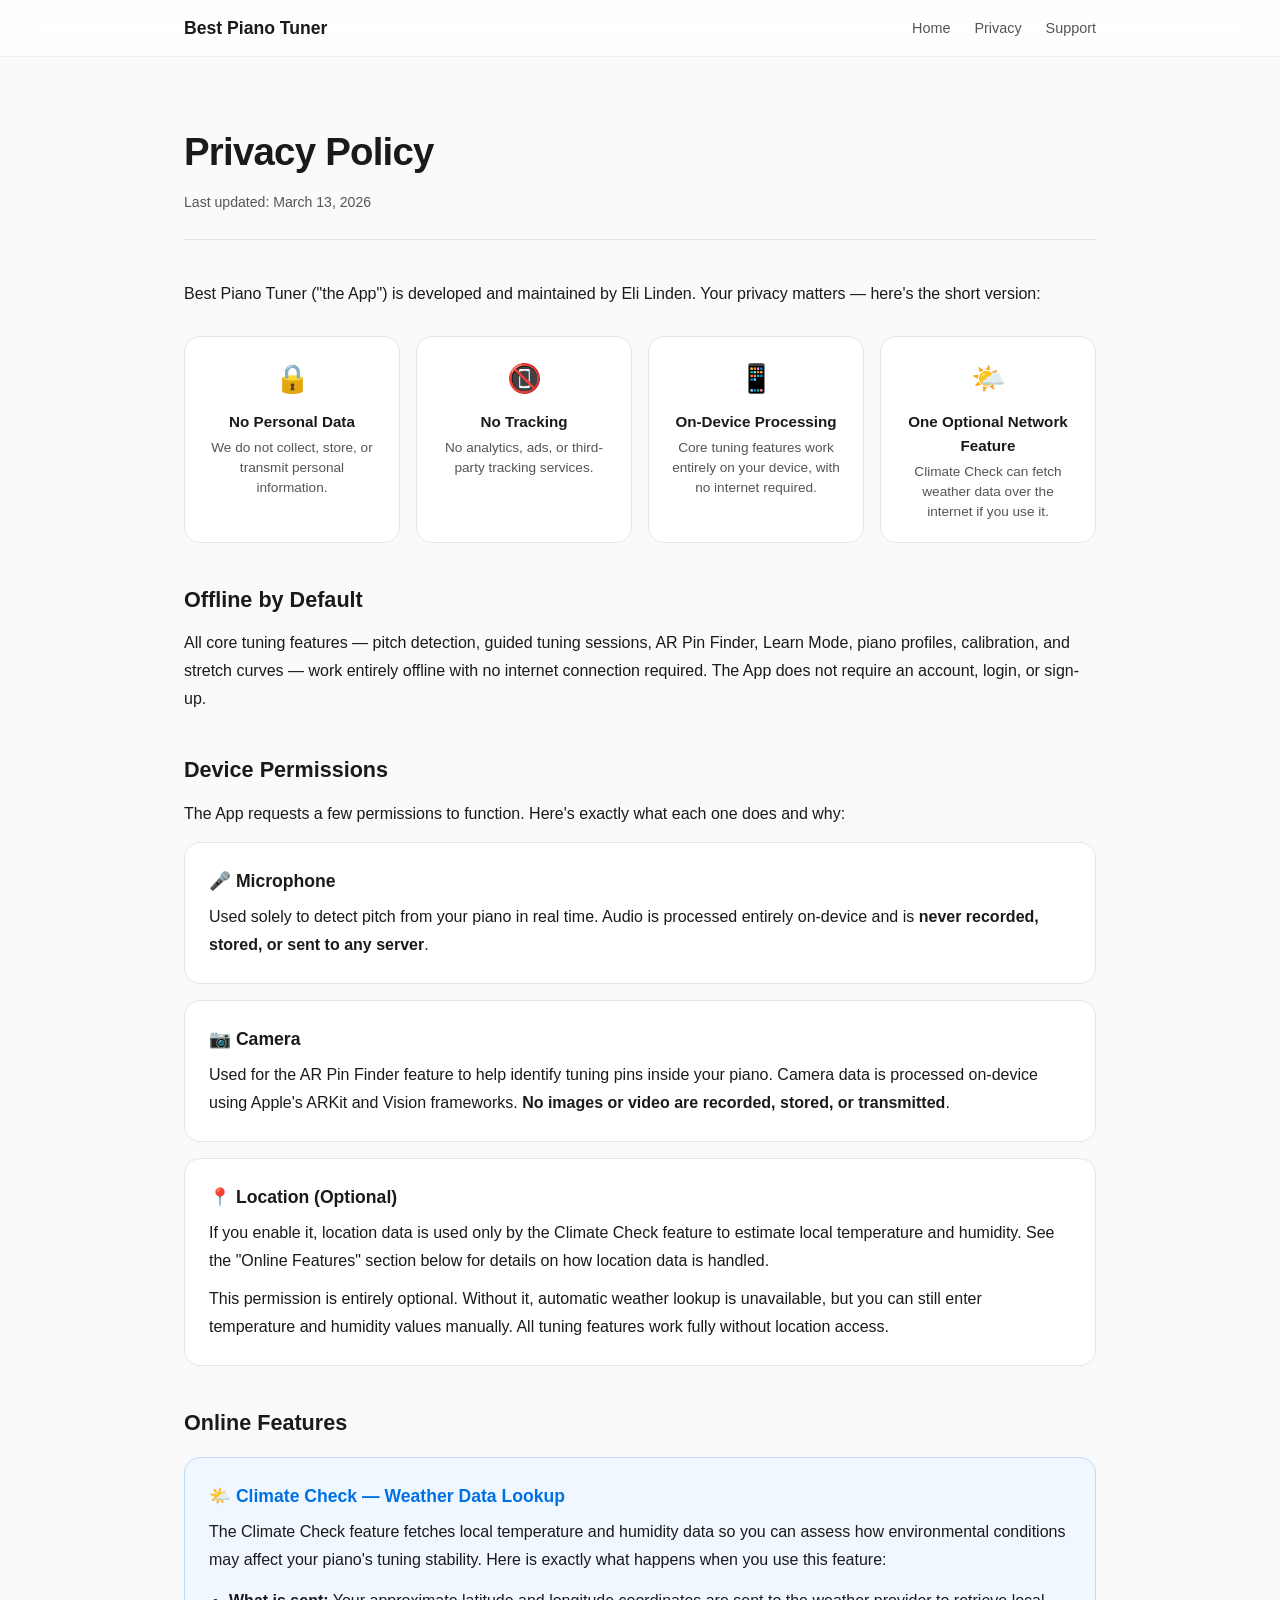
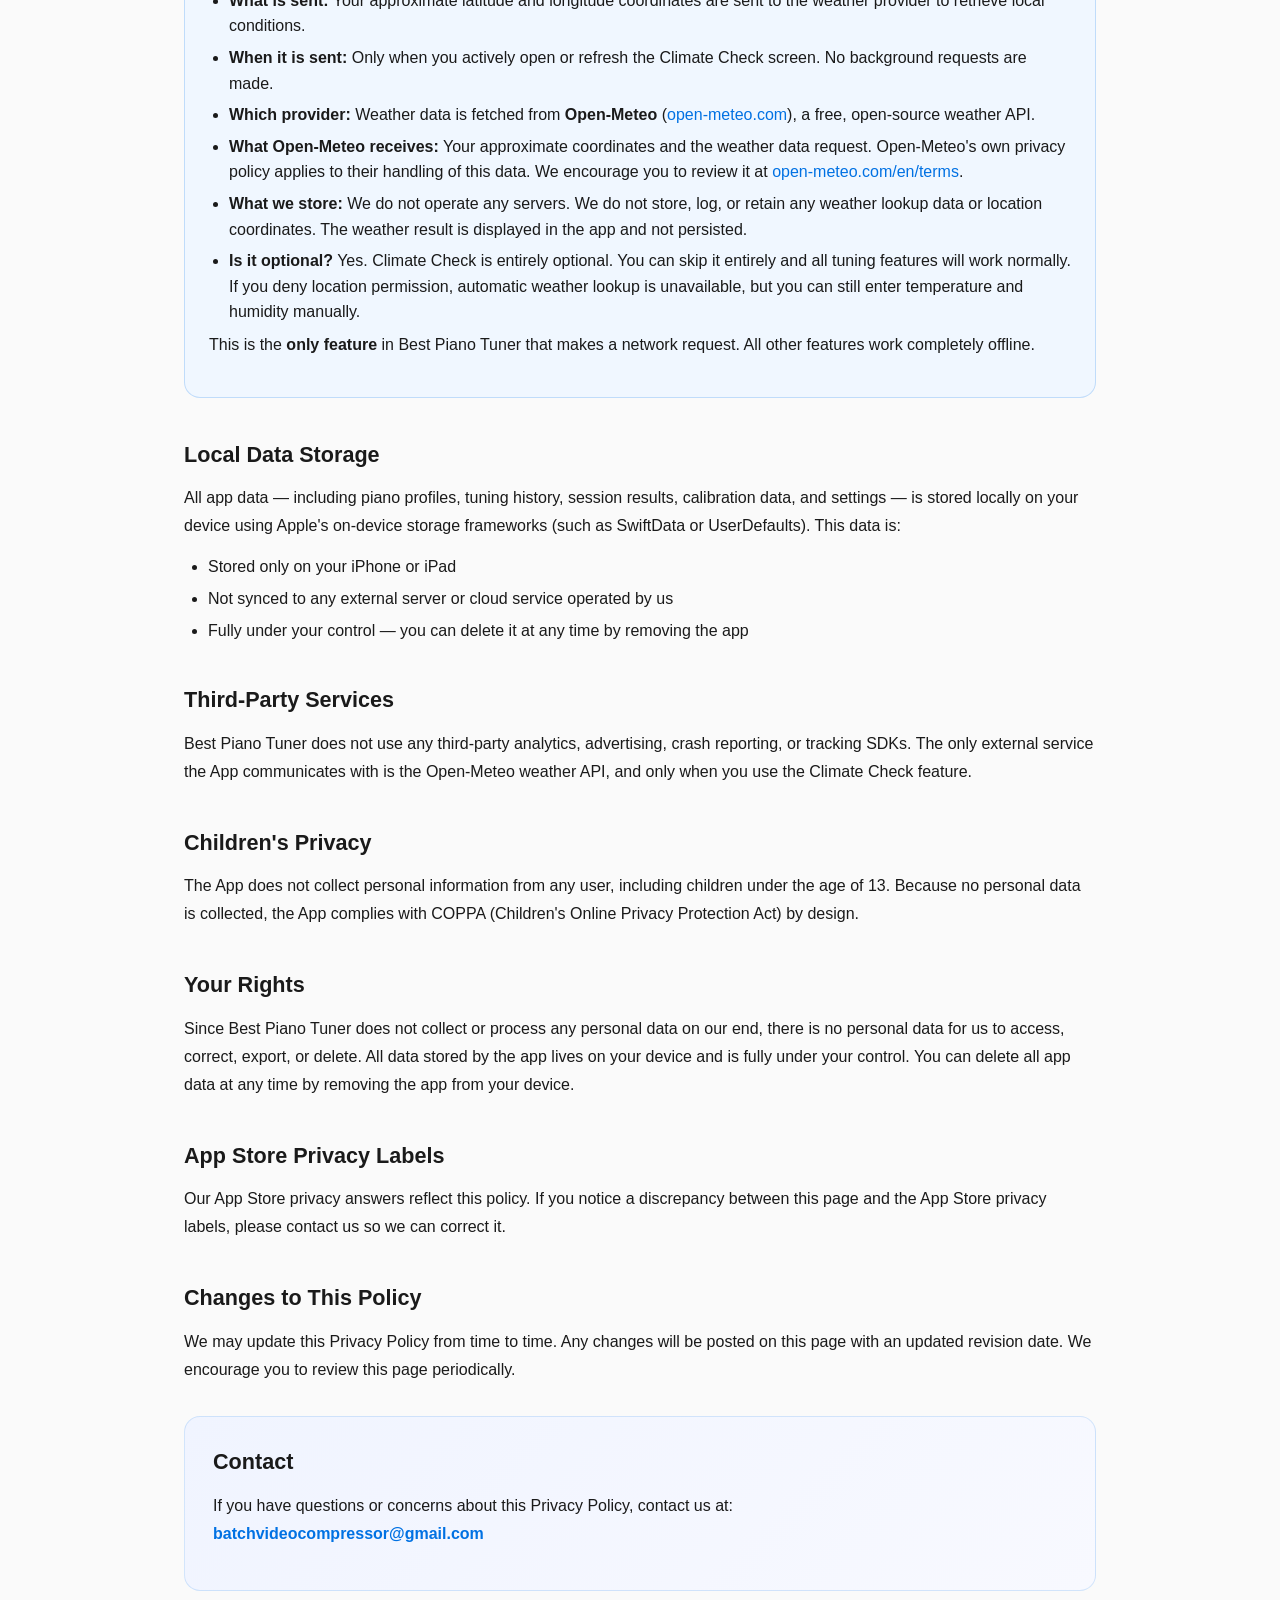
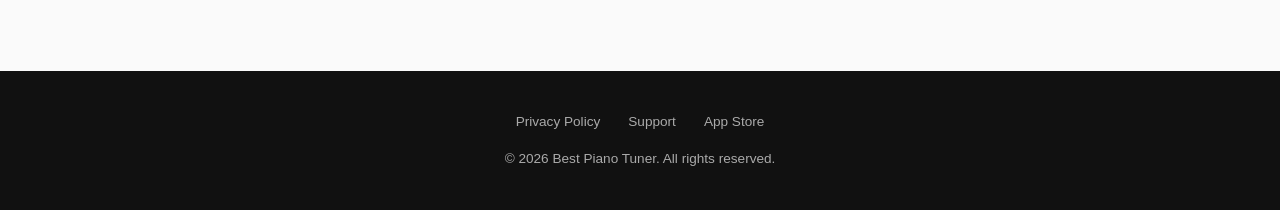
==== commit 20a3d792: "Replace Coming Soon CTAs with App Store download badges - Hero and bottom CTA now use the official A" ====
--- a/privacy.html
+++ b/privacy.html
@@ -139,6 +139,7 @@
     <ul class="footer-links">
       <li><a href="privacy.html">Privacy Policy</a></li>
       <li><a href="support.html">Support</a></li>
+      <li><a href="https://apps.apple.com/app/best-piano-tuner">App Store</a></li>
     </ul>
     <p>&copy; 2026 Best Piano Tuner. All rights reserved.</p>
   </footer>
--- a/style.css
+++ b/style.css
@@ -189,22 +189,6 @@
   height: 54px;
 }
 
-.cta-coming-soon {
-  display: inline-block;
-  background: var(--color-accent);
-  color: #fff;
-  font-weight: 600;
-  font-size: 1.05rem;
-  padding: 14px 32px;
-  border-radius: 980px;
-  transition: background 0.2s, transform 0.2s;
-}
-
-.cta-coming-soon:hover {
-  background: var(--color-accent-hover);
-  transform: scale(1.04);
-  text-decoration: none;
-}
 
 .cta-note {
   display: block;
